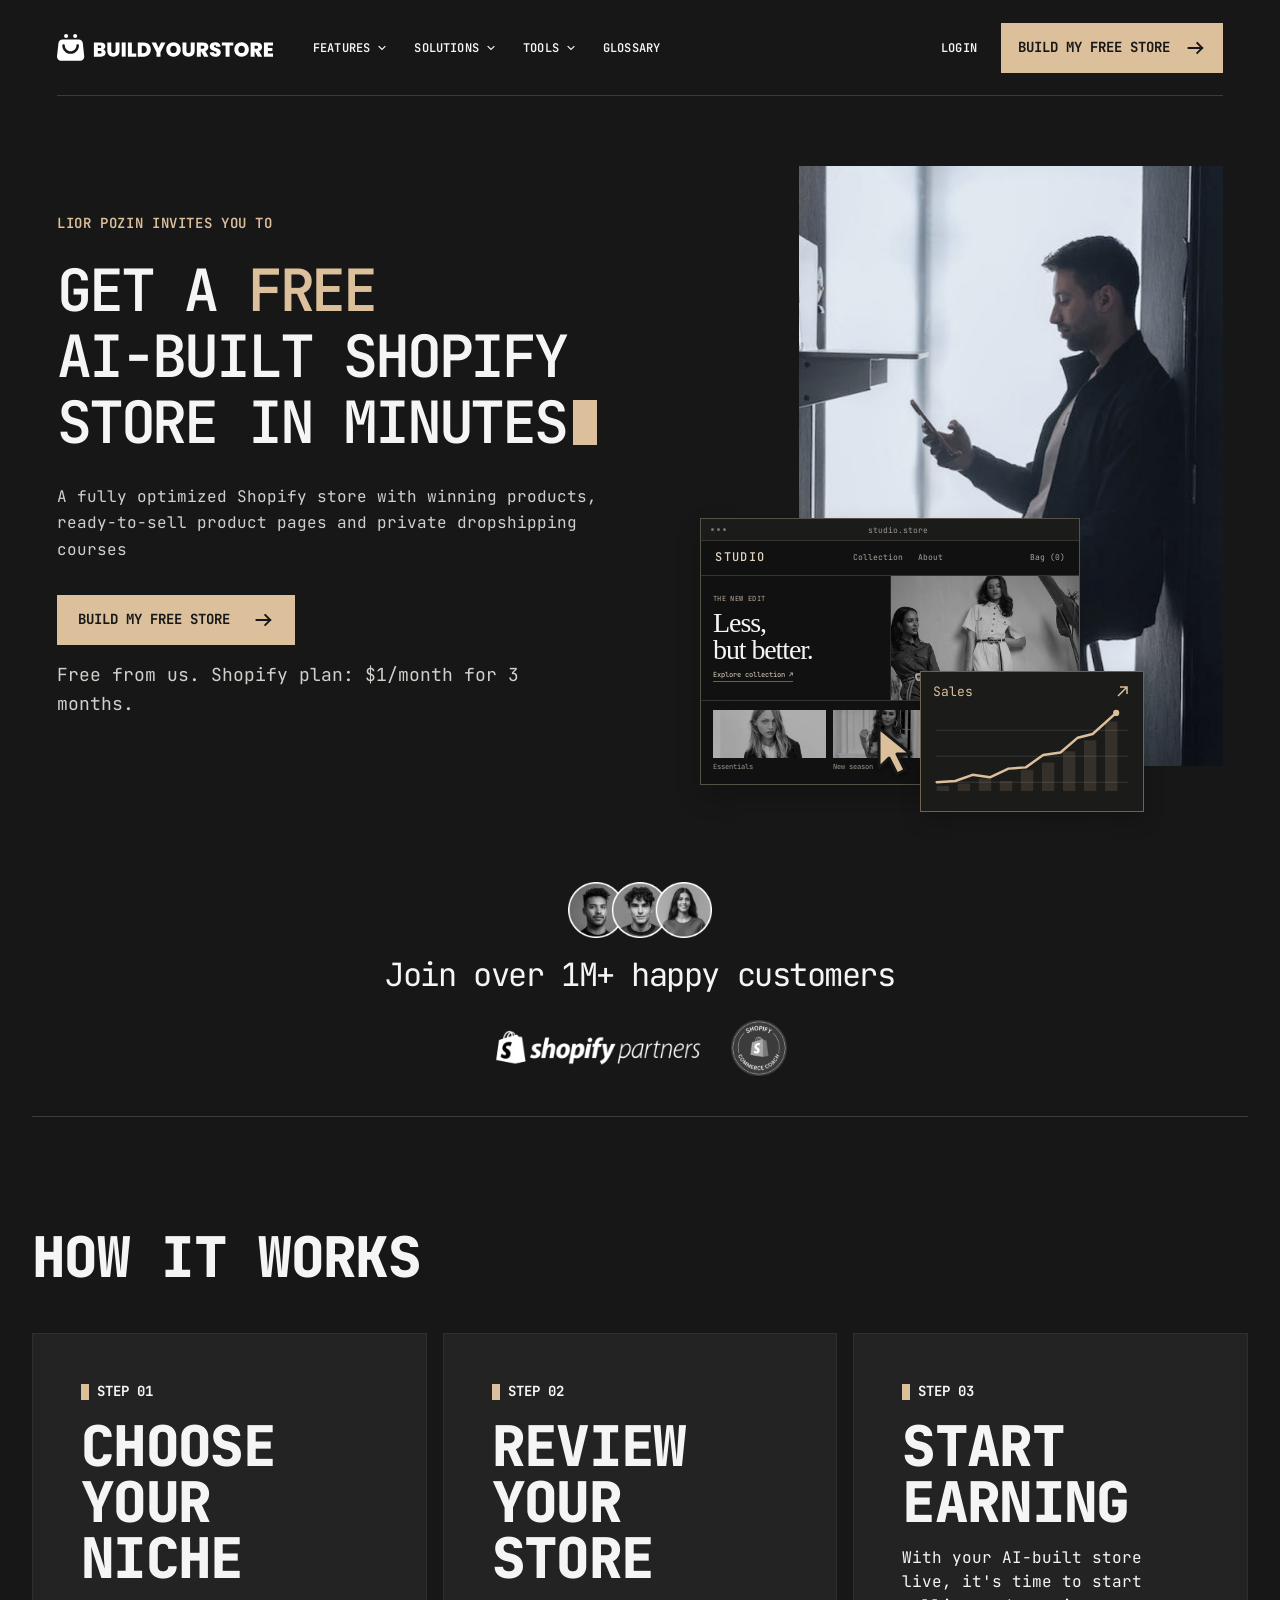
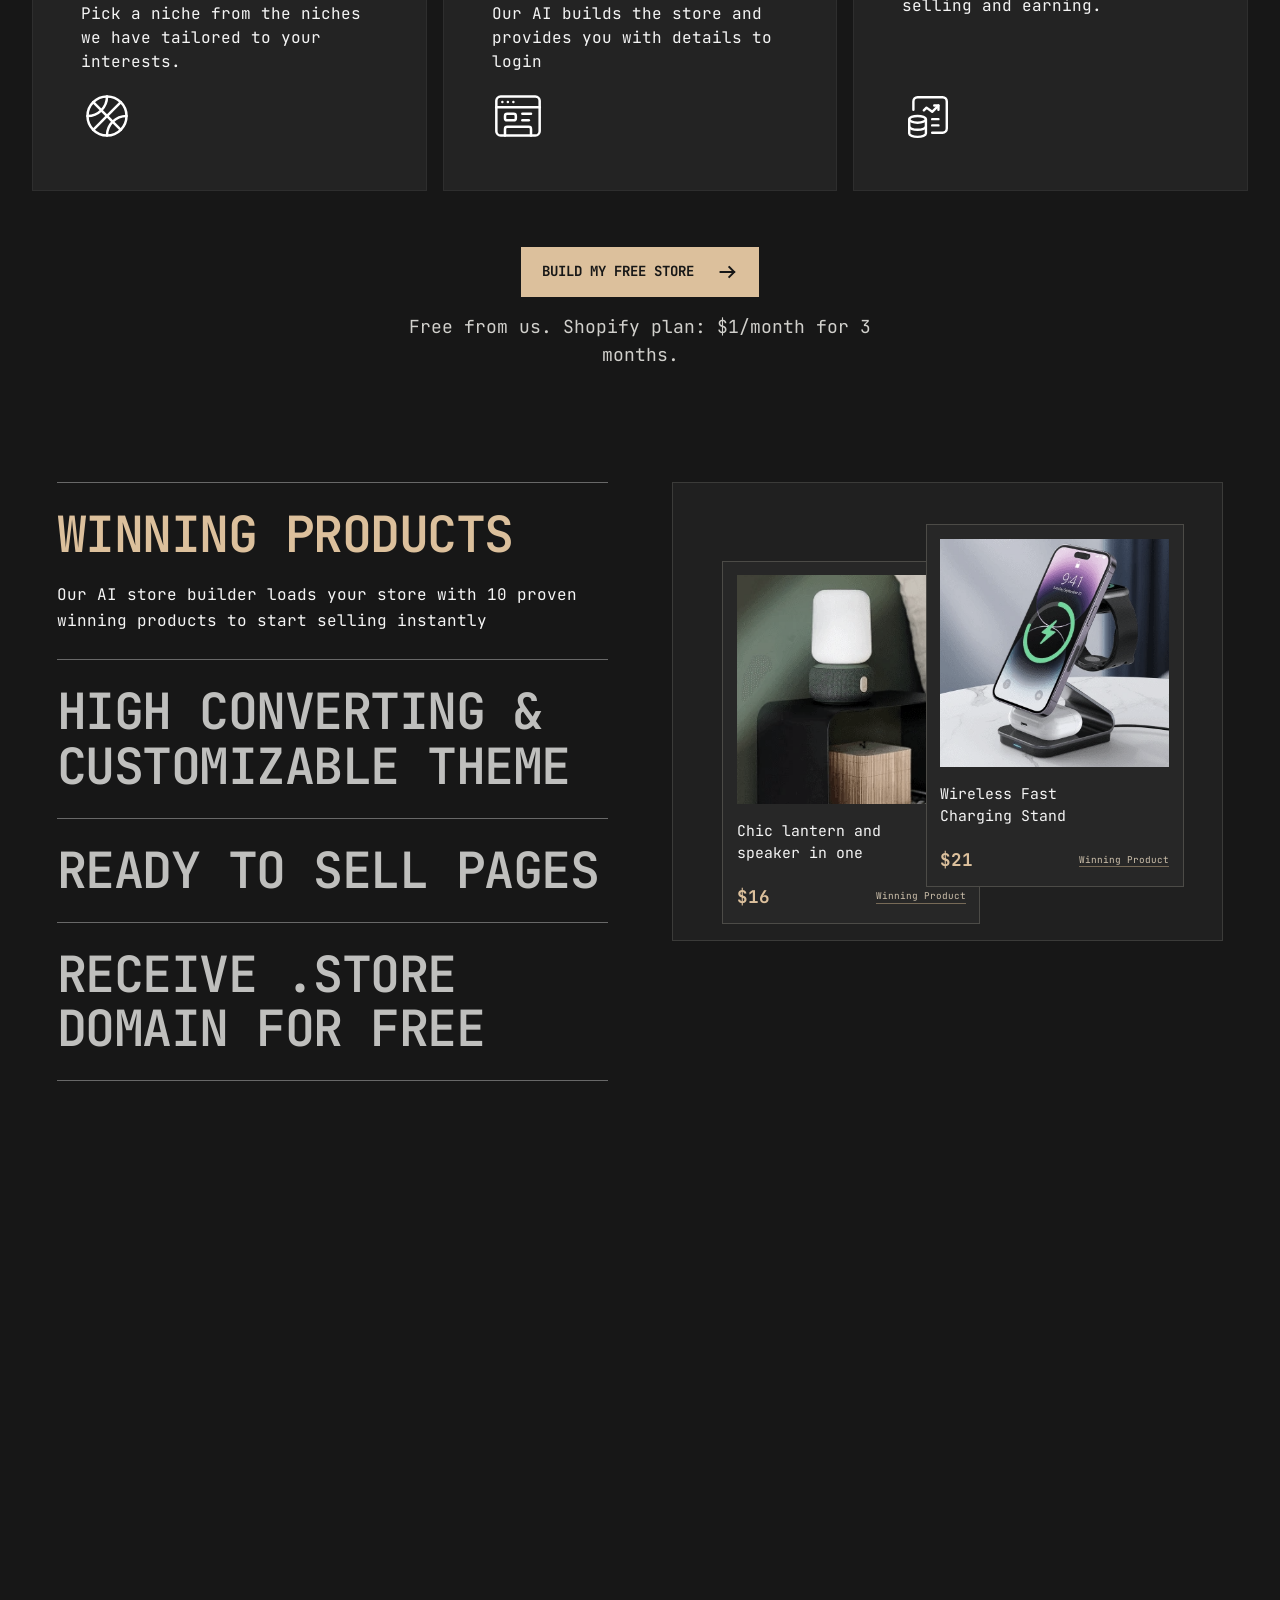
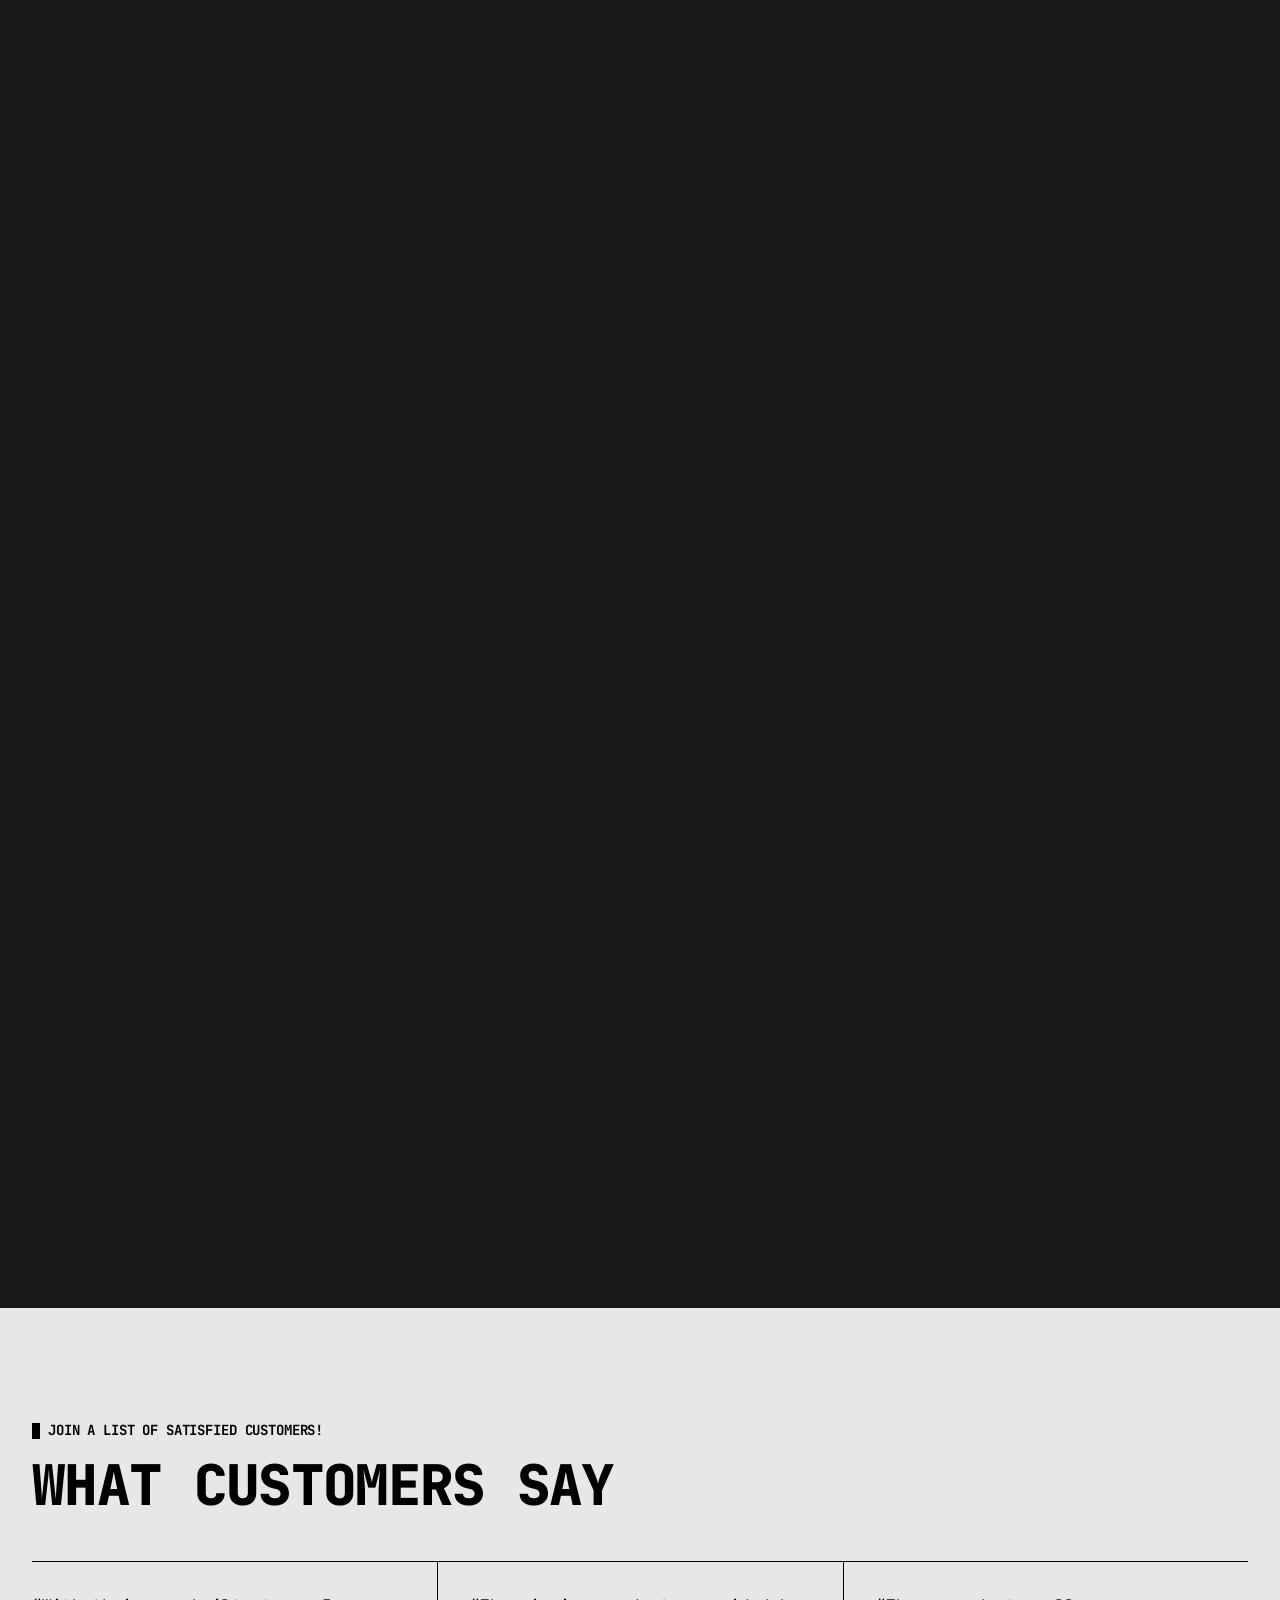
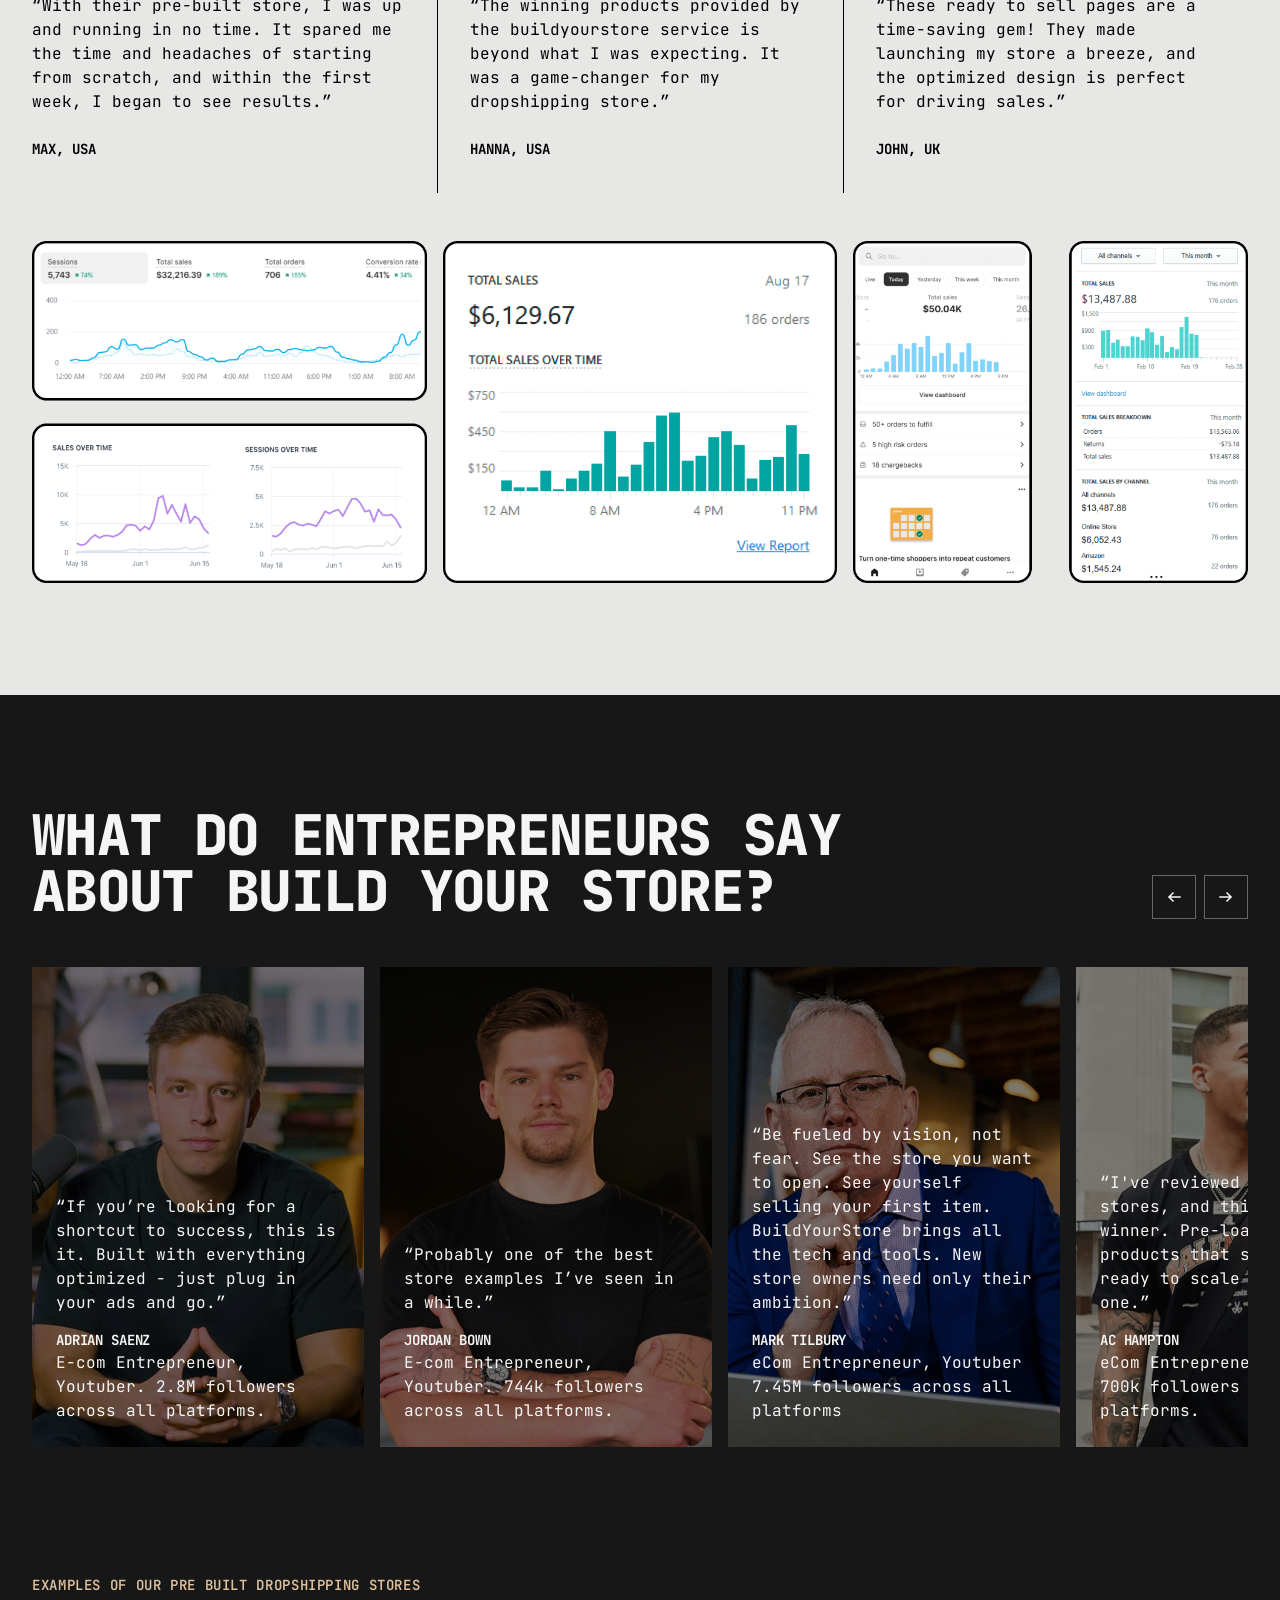
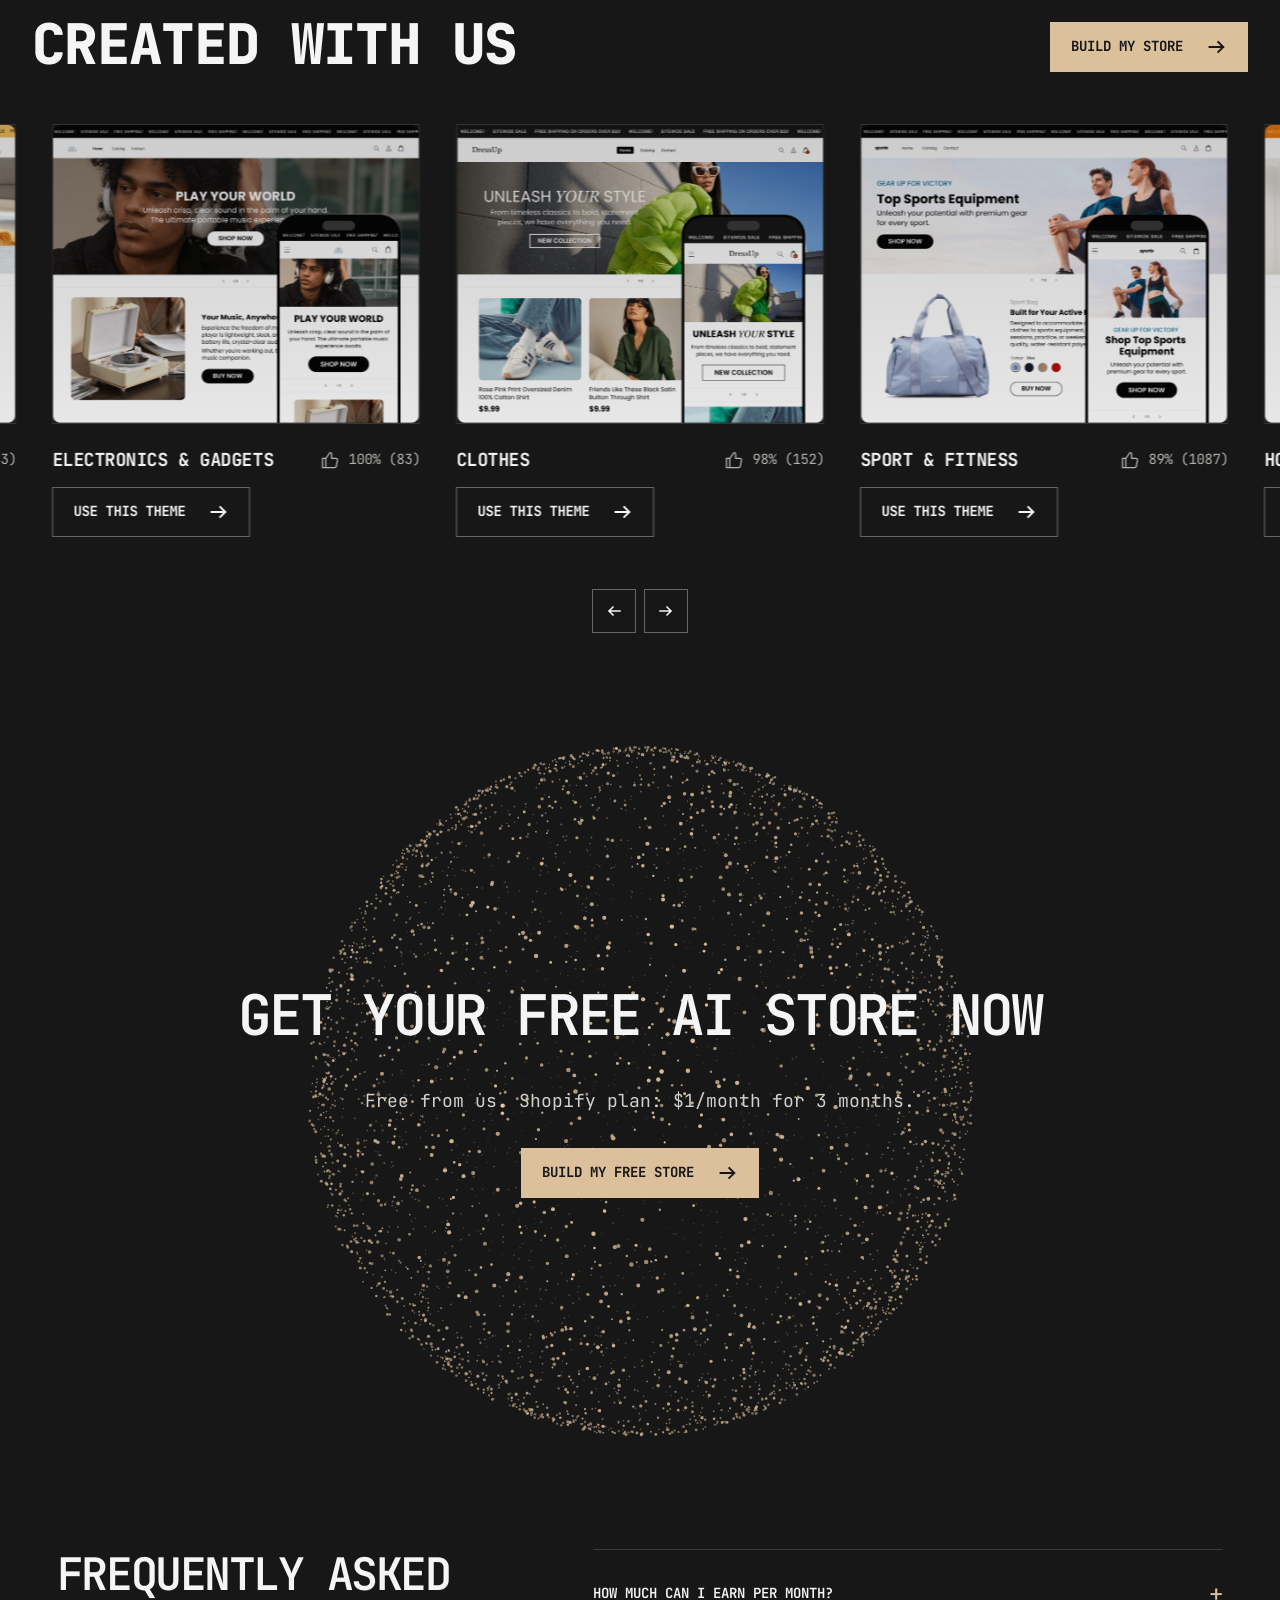
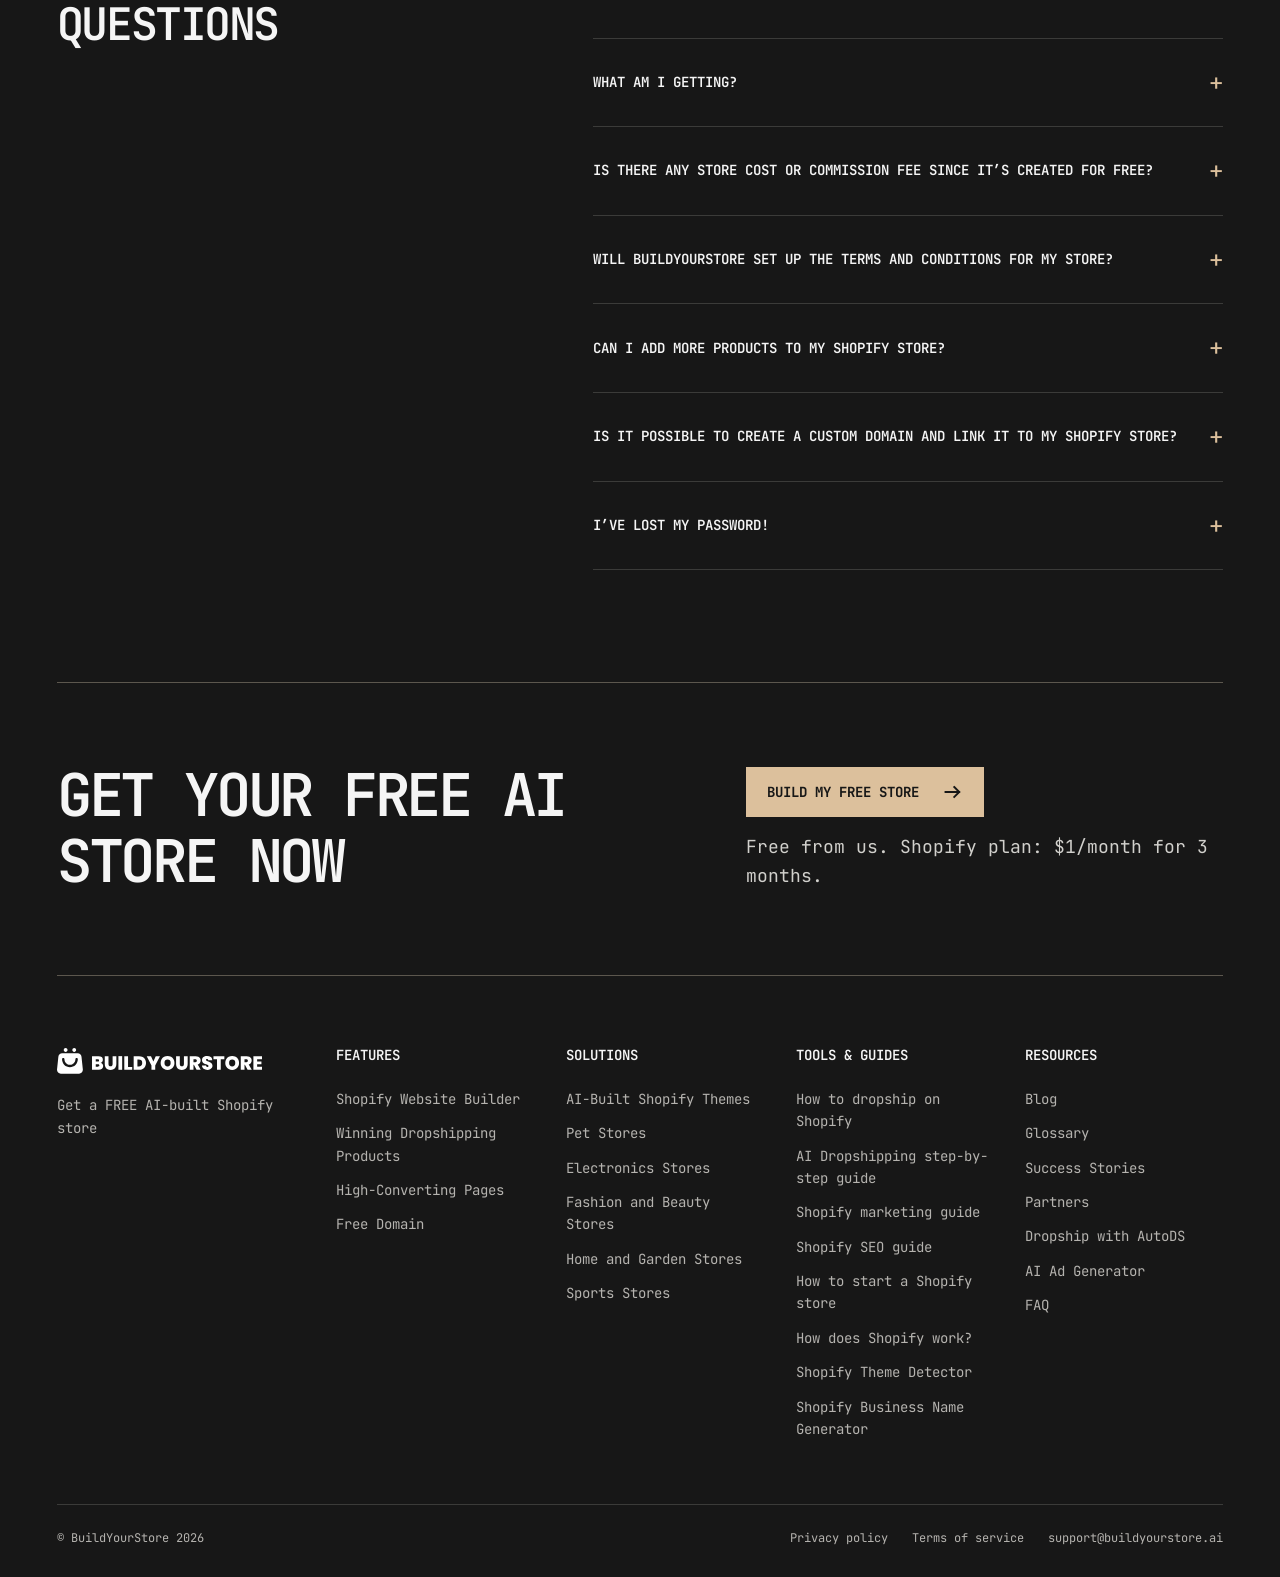
==== concept-a2.html @ a7e3f32e "Publish concepts preview Co-Authored-By: Claude Sonnet 5.5 <noreply@anthropic.com>" ====
<!doctype html>
<html lang="en"><head><meta charset="utf-8"><meta name="viewport" content="width=device-width, initial-scale=1"><meta name="color-scheme" content="dark"><title>BYS · A2 — Editorial Features</title><link rel="preconnect" href="https://fonts.googleapis.com"><link rel="preconnect" href="https://fonts.gstatic.com" crossorigin><link href="https://fonts.googleapis.com/css2?family=JetBrains+Mono:wght@400;600;700&display=swap" rel="stylesheet"><link rel="stylesheet" href="landing.css?v=a2-20261119-domain-preview"><script src="content.js?v=a2-20261119-cta4" defer></script><script src="landing.js?v=a2-20261119-domain-preview" defer></script><script src="theme-gallery.js?v=a2-20261119-gallery-cta" defer></script><script src="particle-cta.js?v=a2-20261119-pointer-repel" defer></script></head><body data-concept="a" data-feature-layout="editorial" data-hero-visual="modular-store"></body></html>
---- landing.css ----
:root {
  color-scheme: dark;
  --bg: #171717;
  --surface: #202020;
  --raised: #292929;
  --text: #f5f5f5;
  --muted: #b5b3af;
  --accent: #dcc09c;
  --line: #3b3b39;
  --font: 'JetBrains Mono', 'Courier New', monospace;
  --gutter: clamp(24px, 4.45vw, 72px);
}
* { box-sizing: border-box; }
html { scroll-behavior: smooth; scroll-padding-top: 100px; }
body { margin: 0; background: var(--bg); color: var(--text); font: 400 16px/1.65 var(--font); -webkit-font-smoothing: antialiased; }
h1,h2,h3,p,figure,blockquote { margin: 0; }
a { color: inherit; text-decoration: none; }
button,summary { -webkit-tap-highlight-color: transparent; }
button { color: inherit; font: inherit; cursor: pointer; }
img { display: block; max-width: 100%; }
button, a, summary { touch-action: manipulation; }
button:focus-visible,a:focus-visible,summary:focus-visible,[tabindex]:focus-visible { outline: 2px solid var(--accent); outline-offset: 6px; }
button:disabled { cursor: default; }
::selection { background: var(--accent); color: var(--bg); }
.wrap { width: min(100% - var(--gutter) * 2, 1360px); margin-inline: auto; }
.section { padding-block: 112px; }
h1,h2,h3 { font-weight: 600; letter-spacing: -.055em; line-height: 1.12; text-transform: uppercase; }
h2 { font-size: clamp(32px, 3.5vw, 48px); }
.eyebrow { font-size: 14px; line-height: 1.5; font-weight: 600; text-transform: uppercase; letter-spacing: .045em; color: var(--accent); }
.button { min-height: 50px; padding: 14px 20px; display: inline-flex; justify-content: center; align-items: center; gap: 24px; font-size: 14px; line-height: 1.4; font-weight: 700; text-transform: uppercase; border: 1px solid transparent; transition: background .2s, border-color .2s, color .2s; }
.button svg { width: 20px; height: 20px; flex-shrink: 0; }
.primary { color: #171717; background: var(--accent); }
.primary:hover { background: #edcfaa; }
.outline { border-color: #686863; }
.outline:hover { background: var(--text); color: var(--bg); }
.cta-block { display: flex; align-items: flex-start; flex-direction: column; gap: 16px; margin-top: 32px; }
.cta-note { max-width: 500px; font-size: 14px; line-height: 1.7; color: var(--muted); }
.centered { margin-top: 56px; align-items: center; text-align: center; }
.skip-link { position: fixed; top: 8px; left: 8px; opacity: 0; pointer-events: none; z-index: 101; background: var(--accent); color: var(--bg); padding: 12px; }
.skip-link:focus { opacity: 1; pointer-events: auto; }
/* The page chrome stays consistent across all three directions. */
.site-header { position: relative; z-index: 20; }
.header-inner { min-height: 96px; display: flex; align-items: center; gap: 32px; border-bottom: 1px solid var(--line); }
.brand { flex: 0 0 216px; }
.brand img { width: 216px; height: auto; }
.desktop-nav { display: flex; align-items: center; gap: 26px; margin-left: 8px; }
.desktop-nav > a,.nav-group summary,.login { font-size: 12px; line-height: 1.5; font-weight: 600; text-transform: uppercase; letter-spacing: .015em; }
.nav-group { position: relative; }
summary { cursor: pointer; list-style: none; }
summary::-webkit-details-marker { display: none; }
.nav-group summary { display: flex; align-items: center; gap: 6px; min-height: 44px; }
.nav-group summary svg { width: 12px; }
.nav-group[open] summary { color: var(--accent); }
.dropdown { position: absolute; top: 100%; left: -20px; width: 290px; padding: 16px; background: var(--surface); border: 1px solid var(--line); box-shadow: 0 24px 40px #0005; }
.dropdown a { display: block; padding: 10px 6px; font-size: 14px; line-height: 1.5; }
.dropdown a:hover,.desktop-nav > a:hover,.login:hover { color: var(--accent); }
.header-actions { margin-left: auto; display: flex; gap: 24px; align-items: center; }
.header-actions .button { padding-inline: 16px; gap: 16px; }
.menu-toggle { display: none; }
.mobile-navigation[hidden] { display: none; }
/* Hero — a portrait first; the storefront is a small supporting artifact. */
.hero { display: grid; grid-template-columns: 1.2fr 1fr; align-items: center; gap: 7%; padding-block: 70px 76px; }
.hero-copy { position: relative; z-index: 1; }
.hero h1 { font-size: clamp(42px, 4.55vw, 68px); margin-top: 24px; line-height: 1.13; }
.hero h1 em { font-style: normal; color: var(--accent); }
.hero-description { margin-top: 28px; max-width: 550px; color: #d1d0cc; }
.hero-art { position: relative; width: 100%; align-self: stretch; min-height: 560px; }
.portrait { width: 100%; height: 100%; position: absolute; object-fit: cover; object-position: 58% 36%; filter: grayscale(1) contrast(1.04); }
.hero-product { position: absolute; width: 46%; left: -28px; bottom: -24px; aspect-ratio: 1.28; overflow: hidden; border: 1px solid #5c5b56; background: var(--surface); }
.hero-product img { width: 100%; height: 100%; object-fit: cover; object-position: top; filter: saturate(.45); }
.trust { display: flex; align-items: center; justify-content: space-between; gap: 32px; border-block: 1px solid var(--line); padding-block: 26px; }
.trust-badges,.trust-customers { display: flex; align-items: center; gap: 28px; }
.partner { width: 210px; height: auto; filter: grayscale(1) brightness(0) invert(1); }
.coach { width: 64px; height: auto; filter: grayscale(1); }
.avatars { width: 92px; height: auto; filter: grayscale(1); }
.trust-customers p { font-size: 14px; max-width: 250px; }
/* The existing how-it-works sequence. */
.steps { display: grid; grid-template-columns: repeat(3,minmax(0,1fr)); gap: 40px; margin-top: 48px; }
.step { border-top: 1px solid var(--line); padding-top: 24px; }
.step-top { display: flex; align-items: center; justify-content: space-between; margin-bottom: 40px; }
.step-number { color: var(--accent); font-size: 14px; }
.step-top img { width: 32px; height: 32px; }
.step h3 { font-size: 26px; max-width: 300px; }
.step p { margin-top: 20px; color: var(--muted); font-size: 14px; }
/* Feature rows, shared illustration primitives, and their variant treatments. */
.features { padding-block: 0 112px; }
.feature { display: grid; grid-template-columns: minmax(0,1fr) minmax(0,1.14fr); gap: 9%; align-items: center; padding-block: 64px; border-top: 1px solid var(--line); }
.feature:last-of-type { border-bottom: 1px solid var(--line); }
.feature-copy h2 { font-size: clamp(30px, 3.2vw, 46px); }
.feature-copy p { margin-top: 24px; color: var(--muted); max-width: 480px; }
.feature-visual { position: relative; overflow: hidden; background: var(--surface); border: 1px solid var(--line); aspect-ratio: 1.2; container-type: inline-size; }
.artboard { position: absolute; inset: 0; }
.product-card { position: absolute; width: 47%; background: #272727; border: 1px solid #4c4b47; padding: 2.5%; }
.product-card > img { width: 100%; aspect-ratio: 1; object-fit: cover; filter: saturate(.4); }
.lantern { left: 9%; top: 17%; }
.lantern > img { object-position: 30% 55%; }
.charger { left: 46%; top: 9%; }
.product-info { padding-top: 7%; font-size: 2.7cqw; line-height: 1.45; }
.product-meta { display: flex; align-items: center; justify-content: space-between; margin-top: 9%; gap: 4%; }
.product-meta b { font-size: 3.2cqw; color: var(--accent); }
.product-meta span { color: #d0c3ae; border-bottom: 1px solid #776a57; font-size: 1.7cqw; white-space: nowrap; }
.storefront { position: absolute; left: 9%; top: 17%; width: 82%; border: 1px solid #5b5b54; background: #222; overflow: hidden; }
.browser-bar { display: flex; align-items: center; gap: 1.2cqw; padding: 2.2cqw; border-bottom: 1px solid #454541; background: #272727; font-size: 1.7cqw; line-height: 1.4; color: #bebbb5; }
.browser-bar i { width: .8cqw; height: .8cqw; border-radius: 50%; background: #79766f; }
.browser-bar span:first-of-type { margin: 0 auto; }
.storefront-nav { display: flex; align-items: center; gap: 4%; padding: 3% 4%; font-size: 1.55cqw; }
.storefront-nav b { margin-right: auto; font-size: 2.2cqw; font-family: Georgia,serif; font-weight: 400; }
.storefront-nav > span:last-child { margin-left: auto; }
.fashion-banner { width: 100%; height: 22cqw; object-fit: cover; filter: saturate(.5); }
.storefront-bottom { padding: 4%; font-size: 2.3cqw; }
.fashion-tiles { display: grid; grid-template-columns: 1fr 1fr; gap: 4%; margin-top: 4%; }
.fashion-tiles img { width: 100%; height: 13cqw; object-fit: cover; object-position: 50% 25%; filter: saturate(.4); }
.edit-label { position: absolute; display: flex; align-items: center; gap: 2cqw; font-size: 2.6cqw; line-height: 1.5; color: #dfd0ba; padding: 2cqw 3cqw; background: #242421; border: 1px solid #8d7c64; }
.edit-text { right: 4%; top: 11%; }
.edit-image { left: 4%; bottom: 9%; }
.desktop-store { position: absolute; top: 16%; left: 7%; width: 80%; background: #262626; border: 1px solid #5b5b54; }
.page-nav { display: flex; justify-content: space-between; align-items: center; font-size: 1.5cqw; padding: 3% 4%; }
.page-nav b { font-size: 2cqw; }
.page-body { display: grid; grid-template-columns: 1.15fr 1fr; gap: 5%; padding: 3% 4% 7%; }
.page-body > img { width: 100%; aspect-ratio: .83; object-fit: cover; filter: saturate(.4); }
.page-info { display: flex; flex-direction: column; gap: 9%; font-size: 1.7cqw; line-height: 1.5; padding-top: 2%; }
.page-info b { font-size: 2cqw; }
.page-info hr,.phone-info hr { width: 100%; border: 0; border-top: 1px solid #4d4d47; margin: 0; }
.product-buy { display: block; background: var(--accent); color: #171717; padding: 6% 2%; text-align: center; font-weight: 600; }
.mobile-store { position: absolute; width: 30%; top: 30%; right: 5%; border: 1px solid #777269; padding: 2%; background: #191919; border-radius: 2.8cqw; box-shadow: -6px 8px 20px #0003; }
.phone-camera { width: 30%; height: 1.1cqw; border-radius: 10px; background: #4b4945; margin: 0 auto 10%; }
.phone-brand { text-align: center; font-size: 1.8cqw; margin-bottom: 12%; }
.mobile-store > img { aspect-ratio: 1.15; width: 100%; object-fit: cover; filter: saturate(.4); }
.phone-info { display: flex; flex-direction: column; gap: 1.8cqw; margin-top: 10%; font-size: 1.55cqw; line-height: 1.4; }
.phone-info b { font-size: 1.65cqw; }
.domain-photo { position: absolute; right: 8%; top: 12%; width: 58%; height: 77%; overflow: hidden; }
.domain-photo img { width: 100%; height: 100%; object-fit: cover; filter: saturate(.3); }
.domain-window { position: absolute; top: 24%; left: 7%; width: 68%; background: #282827; border: 1px solid #626059; box-shadow: 8px 10px 30px #0003; }
.domain-address { padding: 6% 5%; font-size: 3.3cqw; line-height: 1.5; border-bottom: 1px solid var(--line); white-space: nowrap; }
.domain-address span { color: var(--accent); }
.domain-content { display: flex; align-items: center; justify-content: space-around; gap: 4%; padding: 6%; }
.domain-content img { width: 32%; height: 19cqw; object-fit: contain; filter: saturate(.35); background: #fff; }
.domain-content div { display: grid; }
.domain-content div > span { font-size: 5.5cqw; letter-spacing: -.05em; color: var(--accent); line-height: 1.2; }
.domain-content small { font-size: 1.8cqw; margin-top: 5%; }
/* The remaining landing content uses the same visual language. */
.section-heading { margin-bottom: 48px; }
.section-heading .eyebrow { margin-bottom: 20px; }
.customers { background: #20201f; border-block: 1px solid var(--line); }
.customer-quotes { display: grid; grid-template-columns: repeat(3,minmax(0,1fr)); }
.customer-quotes figure { border-top: 1px solid #5c5a54; padding: 28px 32px 0 0; }
.customer-quotes figure + figure { border-left: 1px solid var(--line); padding-left: 32px; }
.customer-quotes blockquote { font-size: 14px; }
.customer-quotes figcaption { margin-top: 28px; text-transform: uppercase; color: var(--accent); font-size: 14px; }
.customer-shots { display: grid; grid-template-columns: repeat(3,minmax(0,1fr)); gap: 24px; margin-top: 48px; }
.customer-shots img { width: 100%; filter: grayscale(1); }
.heading-with-controls { display: flex; justify-content: space-between; gap: 40px; align-items: end; }
.heading-with-controls h2 { max-width: 960px; }
.slider-controls { display: flex; gap: 8px; flex-shrink: 0; }
.slider-controls button { width: 44px; height: 44px; display: grid; place-items: center; background: transparent; border: 1px solid #686660; }
.slider-controls button:first-child svg { transform: rotate(180deg); }
.slider-controls button:hover { background: var(--accent); color: var(--bg); }
.slider { display: flex; gap: 24px; overflow-x: auto; scroll-snap-type: x mandatory; scrollbar-width: thin; scrollbar-color: #5d554b transparent; padding-bottom: 16px; }
.slider > article { flex-shrink: 0; scroll-snap-align: start; }
.expert-card { width: calc((100% - 48px) / 3); border: 1px solid var(--line); background: var(--surface); }
.expert-card > img { width: 100%; height: 280px; object-fit: cover; object-position: 50% 23%; filter: grayscale(1); }
.expert-quote { padding: 28px; }
.expert-quote > p { font-size: 14px; }
.expert-quote h3 { font-size: 16px; letter-spacing: -.02em; color: var(--accent); margin-top: 24px; }
.expert-quote .expert-role { color: var(--muted); margin-top: 8px; }
.created { padding-top: 0; }
.store-example { width: calc((100% - 48px) / 3); }
.store-example > img { width: 100%; aspect-ratio: 1.25; object-fit: cover; object-position: top; filter: saturate(.35); }
.store-meta { margin-block: 24px; display: flex; justify-content: space-between; gap: 12px; align-items: center; }
.store-meta h3 { font-size: 16px; letter-spacing: -.025em; }
.store-meta > span { font-size: 14px; white-space: nowrap; color: var(--muted); }
.faq { display: grid; grid-template-columns: 1fr 1.5fr; gap: 10%; padding-top: 0; }
.faq-list details { border-top: 1px solid var(--line); }
.faq-list details:last-child { border-bottom: 1px solid var(--line); }
.faq-list summary { display: flex; gap: 24px; justify-content: space-between; align-items: center; padding-block: 24px; font-size: 14px; font-weight: 600; text-transform: uppercase; }
.faq-list summary > span { font-size: 24px; font-weight: 400; color: var(--accent); flex-shrink: 0; }
.faq-list details[open] summary > span { transform: rotate(45deg); }
.faq-answer { padding: 0 36px 24px 0; color: var(--muted); font-size: 14px; overflow-wrap: anywhere; }
.faq-answer a { text-decoration: underline; text-underline-offset: 4px; }
.final { display: grid; grid-template-columns: 1.2fr 1fr; align-items: center; gap: 10%; padding-block: 80px; border-block: 1px solid #5c574e; }
.final h2 { font-size: clamp(40px, 4.6vw, 68px); }
.final .cta-block { margin: 0; }
.site-footer { padding-block: 72px 28px; }
.footer-grid { display: grid; grid-template-columns: 1.25fr repeat(4,minmax(0,1fr)); gap: 32px; }
.footer-brand img { width: 205px; }
.footer-brand p { font-size: 14px; margin-top: 20px; color: var(--muted); }
.footer-grid h3 { font-size: 14px; letter-spacing: 0; margin-bottom: 24px; }
.footer-grid ul { list-style: none; margin: 0; padding: 0; display: grid; gap: 12px; font-size: 14px; line-height: 1.6; color: var(--muted); }
.site-footer a:hover { color: var(--accent); }
.legal { margin-top: 64px; padding-top: 24px; border-top: 1px solid var(--line); font-size: 12px; color: var(--muted); display: flex; justify-content: space-between; gap: 24px; }
.legal > div { display: flex; gap: 24px; flex-wrap: wrap; }
/* B — Premium product showcase. Offset photographic hero, spacious product stages. */
[data-concept="b"] .hero { grid-template-columns: 1.1fr 1fr; gap: 9%; padding-block: 82px 100px; }
[data-concept="b"] .hero h1 { font-size: clamp(44px,4.25vw,64px); }
[data-concept="b"] .hero-art { min-height: 570px; }
[data-concept="b"] .portrait { width: 88%; right: 0; height: 94%; }
[data-concept="b"] .hero-product { left: -20px; width: 65%; bottom: -5px; aspect-ratio: 1.34; box-shadow: 12px 16px 35px #0005; }
[data-concept="b"] .feature { gap: 7%; grid-template-columns: 1fr 1.6fr; padding-block: 80px; }
[data-concept="b"] .feature:nth-child(even) { grid-template-columns: 1.6fr 1fr; }
[data-concept="b"] .feature:nth-child(even) .feature-copy { grid-column: 2; grid-row: 1; }
[data-concept="b"] .feature:nth-child(even) .feature-visual { grid-column: 1; grid-row: 1; }
[data-concept="b"] .feature-visual { aspect-ratio: 1.15; background: #222221; border-color: #373733; }
[data-concept="b"] .feature-copy h2 { font-size: clamp(32px,3.3vw,48px); }
[data-concept="b"] .product-card { width: 45%; padding: 2%; box-shadow: 10px 14px 30px #0003; }
[data-concept="b"] .lantern { left: 10%; top: 25%; transform: rotate(-5deg); }
[data-concept="b"] .charger { left: 47%; top: 10%; transform: rotate(5deg); }
[data-concept="b"] .storefront { width: 86%; left: 7%; top: 14%; }
[data-concept="b"] .edit-text { top: 9%; }
[data-concept="b"] .domain-window { top: 34%; left: 7%; }
[data-concept="b"] .domain-photo { right: 7%; top: 7%; width: 58%; height: 85%; }
[data-concept="b"] .steps { gap: 16px; }
[data-concept="b"] .step { padding: 32px; background: var(--surface); border: 1px solid var(--line); }
/* C — Bold brutalist. The headline and portrait become a single graphic grid. */
[data-concept="c"] .hero { position: relative; display: block; padding-block: 54px 60px; min-height: 880px; }
[data-concept="c"] .hero-copy { position: relative; z-index: 2; pointer-events: none; }
[data-concept="c"] .hero-copy a { pointer-events: auto; }
[data-concept="c"] .hero h1 { max-width: 75%; font-size: clamp(70px,7.1vw,108px); line-height: 1.02; letter-spacing: -.07em; margin-top: 30px; }
[data-concept="c"] .hero h1 em { background: var(--accent); color: var(--bg); padding-inline: .06em; }
[data-concept="c"] .hero-description { max-width: 47%; margin-top: 36px; }
[data-concept="c"] .hero-art { position: absolute; right: 0; top: 155px; width: 36%; height: 660px; min-height: 0; }
[data-concept="c"] .portrait { object-position: 65% 40%; }
[data-concept="c"] .hero-product { width: 55%; left: -45px; bottom: 24px; }
[data-concept="c"] .feature { grid-template-columns: 1fr 1fr; gap: 0; align-items: stretch; padding: 0; }
[data-concept="c"] .feature-copy { padding: 56px 10% 56px 0; display: flex; flex-direction: column; justify-content: space-between; }
[data-concept="c"] .feature-copy h2 { font-size: clamp(42px,4.6vw,68px); line-height: 1.05; }
[data-concept="c"] .feature-copy p { margin-top: 48px; }
[data-concept="c"] .feature-visual { border: 0; border-left: 1px solid var(--line); background: transparent; aspect-ratio: 1; }
[data-concept="c"] .feature-2 .feature-copy,[data-concept="c"] .feature-4 .feature-copy { grid-column: 2; grid-row: 1; padding-left: 10%; padding-right: 0; }
[data-concept="c"] .feature-2 .feature-visual,[data-concept="c"] .feature-4 .feature-visual { grid-column: 1; grid-row: 1; border-left: 0; border-right: 1px solid var(--line); }
[data-concept="c"] .product-card { width: 56%; }
[data-concept="c"] .lantern { top: 22%; left: -8%; }
[data-concept="c"] .charger { top: 8%; left: 50%; }
[data-concept="c"] .storefront { width: 99%; left: -8%; top: 17%; }
[data-concept="c"] .edit-image { left: 15%; bottom: 12%; }
[data-concept="c"] .desktop-store { width: 94%; left: 10%; }
[data-concept="c"] .mobile-store { right: 5%; top: 42%; }
[data-concept="c"] .domain-photo { right: -4%; width: 74%; height: 90%; top: 5%; }
[data-concept="c"] .domain-window { left: 4%; width: 78%; top: 32%; }
[data-concept="c"] .final { display: block; }
[data-concept="c"] .final h2 { max-width: 1000px; font-size: clamp(56px,7vw,100px); }
[data-concept="c"] .final .cta-block { margin-top: 40px; }
@media (min-width:1600px) { [data-concept="c"] .hero { min-height: 930px; } }
@media (max-width:1200px) {
  .header-inner { gap: 24px; }
  .brand { flex-basis: 190px; }
  .desktop-nav { gap: 18px; margin: 0; }
  .header-actions { gap: 18px; }
  .header-actions .button { font-size: 12px; padding-inline: 12px; gap: 12px; }
  .hero { gap: 7%; }
  .hero-art { min-height: 570px; }
  .expert-card { width: calc((100% - 24px)/2); }
  .footer-grid { grid-template-columns: repeat(4,minmax(0,1fr)); }
  .footer-brand { grid-column: 1/-1; max-width: 330px; margin-bottom: 12px; }
}
@media (max-width:1000px) {
  .desktop-nav,.header-actions .login { display: none; }
  .header-actions .button { font-size: 12px; }
  .menu-toggle { display: flex; flex-direction: column; justify-content: center; gap: 6px; width: 44px; height: 44px; padding: 10px; background: transparent; border: 1px solid var(--line); }
  .menu-toggle span { display: block; width: 22px; height: 1px; background: var(--text); transition: transform .2s; }
  .menu-toggle[aria-expanded="true"] span:first-child { transform: translateY(3.5px) rotate(45deg); }
  .menu-toggle[aria-expanded="true"] span:last-child { transform: translateY(-3.5px) rotate(-45deg); }
  .mobile-navigation { width: min(100% - var(--gutter)*2,1360px); margin: 0 auto; padding: 16px 0 24px; border-bottom: 1px solid var(--line); }
  .mobile-navigation > a { display: flex; min-height: 48px; align-items: center; font-size: 14px; }
  .mobile-navigation .nav-group { border-bottom: 1px solid var(--line); }
  .mobile-navigation .nav-group summary { min-height: 52px; font-size: 14px; justify-content: space-between; }
  .mobile-navigation .dropdown { position: static; width: 100%; box-shadow: none; padding: 8px 16px; margin-bottom: 12px; }
  .section { padding-block: 80px; }
  .hero,.hero[data-concept], [data-concept="b"] .hero { gap: 5%; padding-block: 50px 70px; }
  .hero h1,[data-concept="b"] .hero h1 { font-size: clamp(36px,5.2vw,50px); }
  .hero-art,[data-concept="b"] .hero-art { min-height: 555px; }
  .hero-description { font-size: 14px; }
  .hero-product { left: -15px; width: 60%; }
  [data-concept="b"] .hero-product { left: -10px; width: 80%; }
  .trust-customers { gap: 16px; }
  .trust-customers p { max-width: 170px; }
  .trust-badges { gap: 16px; }
  .partner { width: 150px; }
  .coach { width: 50px; }
  .avatars { width: 75px; }
  .steps { gap: 24px; margin-top: 32px; }
  .step h3 { font-size: 23px; }
  .step-top { margin-bottom: 28px; }
  [data-concept="b"] .step { padding: 24px; }
  .feature,[data-concept="b"] .feature,[data-concept="b"] .feature:nth-child(even) { gap: 6%; grid-template-columns: 1fr 1.1fr; padding-block: 48px; }
  .feature-copy h2,[data-concept="b"] .feature-copy h2 { font-size: 30px; }
  .feature-copy p { font-size: 14px; margin-top: 20px; }
  .feature-visual,[data-concept="b"] .feature-visual { aspect-ratio: .95; }
  .features { padding-bottom: 80px; }
  .customer-quotes figure { padding-right: 20px; }
  .customer-quotes figure + figure { padding-left: 20px; }
  .customer-shots { gap: 16px; }
  .expert-quote { padding: 24px; }
  .store-example { width: calc((100% - 24px)/2); }
  .store-meta { align-items: start; flex-direction: column; }
  .faq { grid-template-columns: 1fr; gap: 40px; padding-top: 0; }
  .final { grid-template-columns: 1fr 1fr; gap: 8%; padding-block: 64px; }
  .final h2 { font-size: 40px; }
  .footer-grid { gap: 32px 24px; grid-template-columns: repeat(2,minmax(0,1fr)); }
  .legal { flex-direction: column; }
  [data-concept="c"] .hero { min-height: 800px; }
  [data-concept="c"] .hero h1 { font-size: clamp(56px,7.8vw,78px); max-width: 76%; }
  [data-concept="c"] .hero-art { width: 36%; height: 580px; top: 150px; }
  [data-concept="c"] .hero-description { max-width: 52%; }
  [data-concept="c"] .feature { padding: 0; gap: 0; grid-template-columns: 1fr 1fr; }
  [data-concept="c"] .feature-copy { padding-block: 40px; }
  [data-concept="c"] .feature-copy h2 { font-size: 36px; }
  [data-concept="c"] .feature-visual { aspect-ratio: .8; }
}
@media (max-width:700px) {
  :root { --gutter: 24px; }
  .header-inner { min-height: 80px; gap: 12px; }
  .brand { flex: 0 1 216px; }
  .brand img { width: 100%; max-width: 216px; }
  .header-actions { display: none; }
  .menu-toggle { margin-left: auto; flex-shrink: 0; }
  .hero,[data-concept="b"] .hero { display: flex; flex-direction: column; align-items: stretch; gap: 40px; padding-block: 40px 60px; }
  .eyebrow { font-size: 12px; }
  .hero h1,[data-concept="b"] .hero h1 { font-size: clamp(36px,9.2vw,54px); line-height: 1.13; margin-top: 20px; letter-spacing: -.06em; }
  .hero-description { font-size: 14px; margin-top: 24px; }
  .hero .cta-block { margin-top: 28px; gap: 14px; }
  .hero .button { width: 100%; }
  .hero .cta-note { font-size: 12px; max-width: 320px; }
  .hero-art,[data-concept="b"] .hero-art { min-height: 0; height: auto; aspect-ratio: .88; width: calc(100% - 20px); margin-left: 20px; margin-bottom: 12px; }
  .portrait { object-position: 58% 35%; }
  .hero-product { width: 47%; left: -20px; bottom: -16px; }
  [data-concept="b"] .hero-art { width: calc(100% - 16px); margin-left: 16px; aspect-ratio: .78; }
  [data-concept="b"] .portrait { width: 88%; height: 92%; }
  [data-concept="b"] .hero-product { width: 64%; bottom: -4px; left: -16px; }
  .trust { flex-direction: column; align-items: stretch; gap: 24px; padding-block: 24px; }
  .trust-badges { justify-content: space-between; gap: 24px; }
  .partner { width: 184px; }
  .coach { width: 50px; }
  .trust-customers { padding-top: 24px; border-top: 1px solid var(--line); justify-content: space-between; }
  .trust-customers p { max-width: 190px; font-size: 12px; }
  .avatars { width: 82px; }
  .section { padding-block: 64px; }
  h2 { font-size: 32px; }
  .steps { grid-template-columns: 1fr; gap: 32px; }
  .step { padding-top: 20px; }
  .step-top { margin-bottom: 20px; }
  .step h3 { font-size: 28px; max-width: none; }
  .step p { margin-top: 16px; max-width: 400px; }
  [data-concept="b"] .step { padding: 24px; }
  .centered { margin-top: 36px; }
  .centered .button { width: 100%; }
  .cta-note { font-size: 12px; }
  .feature,[data-concept="b"] .feature,[data-concept="b"] .feature:nth-child(even) { display: flex; flex-direction: column; align-items: stretch; gap: 32px; padding-block: 40px; }
  .feature-copy h2,[data-concept="b"] .feature-copy h2 { font-size: 32px; max-width: 470px; }
  .feature-copy p { margin-top: 20px; }
  .feature-visual,[data-concept="b"] .feature-visual { width: 100%; aspect-ratio: 1.04; }
  .features { padding-block: 0 64px; }
  .section-heading { margin-bottom: 32px; }
  .customer-quotes { grid-template-columns: 1fr; gap: 28px; }
  .customer-quotes figure,.customer-quotes figure + figure { border-left: 0; padding: 24px 0 0; }
  .customer-quotes figcaption { margin-top: 20px; }
  .customer-shots { grid-template-columns: 1fr; margin-top: 32px; gap: 16px; }
  .heading-with-controls { display: block; }
  .slider-controls { margin-top: 24px; }
  .expert-card { width: 90%; }
  .expert-card > img { height: 260px; }
  .expert-quote { padding: 24px; }
  .created { padding-top: 0; }
  .store-example { width: 92%; }
  .store-meta { flex-direction: row; align-items: center; gap: 8px; }
  .store-meta h3 { font-size: 14px; }
  .store-meta > span { font-size: 12px; }
  .faq { padding-top: 0; gap: 32px; }
  .faq-list summary { font-size: 13px; gap: 16px; }
  .faq-answer { padding-right: 0; }
  .final { display: block; padding-block: 48px; }
  .final h2 { font-size: 40px; }
  .final .cta-block { margin-top: 28px; }
  .final .button { width: 100%; }
  .site-footer { padding-top: 48px; }
  .footer-grid { gap: 40px 24px; }
  .footer-grid ul { font-size: 12px; }
  .footer-grid h3 { font-size: 12px; margin-bottom: 20px; }
  .legal { margin-top: 40px; font-size: 12px; gap: 20px; }
  .legal > div { gap: 12px 24px; }
  [data-concept="c"] .hero { display: flex; min-height: 0; gap: 36px; padding-block: 40px 56px; }
  [data-concept="c"] .hero-copy { pointer-events: auto; }
  [data-concept="c"] .hero h1 { max-width: none; font-size: clamp(42px,10.8vw,70px); line-height: 1.06; margin-top: 24px; }
  [data-concept="c"] .hero-description { max-width: none; margin-top: 24px; }
  [data-concept="c"] .hero-art { position: relative; top: auto; right: auto; width: 85%; height: auto; aspect-ratio: .7; margin: 0 0 16px auto; }
  [data-concept="c"] .hero-product { width: 60%; left: -17.5%; bottom: 20px; }
  [data-concept="c"] .feature { display: flex; gap: 0; padding: 0; }
  [data-concept="c"] .feature-copy,[data-concept="c"] .feature-2 .feature-copy,[data-concept="c"] .feature-4 .feature-copy { padding: 36px 0 32px; }
  [data-concept="c"] .feature-copy h2 { font-size: 38px; }
  [data-concept="c"] .feature-copy p { margin-top: 24px; }
  [data-concept="c"] .feature-visual,[data-concept="c"] .feature-2 .feature-visual,[data-concept="c"] .feature-4 .feature-visual { border: 1px solid var(--line); border-bottom: 0; aspect-ratio: 1; }
  [data-concept="c"] .feature:last-of-type { padding-bottom: 36px; }
  [data-concept="c"] .feature:last-of-type .feature-visual { border-bottom: 1px solid var(--line); }
  [data-concept="c"] .final h2 { font-size: 46px; }
}
@media (prefers-reduced-motion: reduce) { html { scroll-behavior: auto; } *,*::before,*::after { transition: none !important; animation: none !important; } }
/* Squarespace-inspired pacing in B, expressed in the Lior palette and type. */
[data-concept="b"] .trust { flex-direction: column-reverse; gap: 36px; padding-block: 64px; }
[data-concept="b"] .trust-customers { flex-direction: column; gap: 24px; text-align: center; }
[data-concept="b"] .trust-customers p { max-width: 720px; font-size: clamp(24px,3vw,40px); letter-spacing: -.045em; line-height: 1.3; }
[data-concept="b"] .avatars { width: 116px; }
[data-concept="b"] .trust-badges { gap: 36px; }
[data-concept="b"] .created { padding-block: 64px 112px; border-top: 1px solid var(--line); }
[data-concept="b"] .created .section-heading { display: block; text-align: center; max-width: 850px; margin: 0 auto 64px; }
[data-concept="b"] .created h2 { font-size: clamp(48px,5.6vw,80px); }
[data-concept="b"] .created .slider-controls { justify-content: center; margin-top: 28px; }
[data-concept="b"] .stores-slider { gap: 40px; align-items: start; padding: 24px 16px 40px; perspective: 1800px; }
[data-concept="b"] .store-example { width: 44%; }
[data-concept="b"] .store-example > img { border: 1px solid #55534d; filter: saturate(.55); box-shadow: 0 24px 32px #0005; }
[data-concept="b"] .store-example:nth-child(odd) > img { transform: rotate(-3deg); }
[data-concept="b"] .store-example:nth-child(even) { padding-top: 64px; }
[data-concept="b"] .store-example:nth-child(even) > img { transform: rotate(3deg); }
[data-concept="b"] .store-meta { margin-top: 32px; }
[data-concept="b"] .final { display: flex; flex-direction: column; gap: 0; text-align: center; padding-block: 128px; }
[data-concept="b"] .final h2 { font-size: clamp(48px,6.2vw,88px); max-width: 1000px; }
[data-concept="b"] .final .cta-block { align-items: center; margin-top: 48px; }
/* Keep C's headline fully legible beside the portrait at every desktop width. */
@media(min-width:701px) {
  [data-concept="c"] .hero h1 { max-width: 64%; font-size: clamp(56px,6.9vw,104px); }
  [data-concept="c"] .hero-art { width: 31%; }
  [data-concept="c"] .hero-product { left: -30px; }
}
@media(max-width:1000px) and (min-width:701px) {
  [data-concept="c"] .hero { min-height: 820px; }
  [data-concept="c"] .hero h1 { font-size: 7.1vw; }
  [data-concept="c"] .hero-art { top: 180px; height: 560px; }
  [data-concept="c"] .hero .cta-note { max-width: 52%; }
}
@media(max-width:700px) {
  [data-concept="b"] .trust { padding-block: 40px; gap: 32px; }
  [data-concept="b"] .trust-customers { border-top: 0; padding-top: 0; gap: 24px; }
  [data-concept="b"] .trust-customers p { font-size: 28px; max-width: 320px; }
  [data-concept="b"] .trust-badges { width: 100%; justify-content: space-around; gap: 24px; }
  [data-concept="b"] .created { padding-block: 48px 64px; }
  [data-concept="b"] .created .section-heading { margin-bottom: 32px; }
  [data-concept="b"] .created h2 { font-size: 42px; }
  [data-concept="b"] .stores-slider { padding: 12px 8px 28px; gap: 24px; }
  [data-concept="b"] .store-example { width: 92%; }
  [data-concept="b"] .store-example:nth-child(even) { padding-top: 0; }
  [data-concept="b"] .store-example:nth-child(n) > img { transform: none; }
  [data-concept="b"] .final { padding-block: 72px; }
  [data-concept="b"] .final h2 { font-size: 44px; }
  [data-concept="b"] .final .cta-block { margin-top: 32px; align-self: stretch; }
}

/* A desktop hero: restore the portrait and complete product composition
   selected in the user's A2 screenshot. B and C retain their existing treatment. */
@media (min-width: 1100px) {
  [data-concept="a"] .hero-art { min-height: 600px; }
  [data-concept="a"] .hero-art .portrait {
    right: 0;
    width: 86%;
    max-width: 480px;
    height: 600px;
    object-position: 60% 30%;
    filter: none;
  }
  [data-concept="a"] .hero-product {
    left: 0;
    bottom: 40px;
    width: 320px;
    aspect-ratio: auto;
    padding: 16px;
    background: var(--bg);
    border-color: #686868;
  }
  [data-concept="a"] .hero-product img {
    width: 100%;
    height: auto;
    object-fit: contain;
    filter: none;
  }
}

/* Keep the cursor attached to MINUTES; opacity preserves its layout space. */
[data-concept="a"] .headline-ending { white-space: nowrap; }
.hero-cursor { display: none; }
@media (min-width: 1100px) {
  [data-concept="a"] .hero-cursor {
    display: inline-block;
    width: .42em;
    height: .78em;
    margin-left: .12em;
    vertical-align: -.04em;
    background: var(--accent);
    animation: hero-cursor-blink 1.1s steps(1) infinite;
  }
}
@keyframes hero-cursor-blink { 50% { opacity: 0; } }

/* A2: the selected editorial feature list, paired with the neutral product art. */
[data-feature-layout="editorial"] .editorial-feature-grid {
  position: relative;
}
[data-feature-layout="editorial"] .editorial-feature-stage {
  display: grid;
  grid-template-columns: minmax(0, 1fr) minmax(0, 1fr);
  gap: 64px;
  align-items: start;
}
@media (min-width: 1100px) {
  [data-feature-layout="editorial"] .editorial-feature-stage {
    position: sticky;
    top: 48px;
  }
}
[data-feature-layout="editorial"] .feature-index-item {
  border-top: 1px solid #686868;
  padding: 24px 0;
}
[data-feature-layout="editorial"] .feature-index-item:last-child { border-bottom: 1px solid #686868; }
[data-feature-layout="editorial"] .feature-index h2 {
  font-size: clamp(44px, 3.9vw, 56px);
  line-height: 1.1;
  letter-spacing: -.03em;
}
[data-feature-layout="editorial"] .feature-index-button {
  display: block;
  width: 100%;
  padding: 0;
  border: 0;
  background: transparent;
  color: #bfbfbd;
  font: inherit;
  text-align: left;
  text-transform: inherit;
  letter-spacing: inherit;
}
[data-feature-layout="editorial"] .feature-index-button:hover { color: var(--text); }
[data-feature-layout="editorial"] .is-active .feature-index-button { color: var(--accent); }
[data-feature-layout="editorial"] .feature-index-item p { margin-top: 20px; color: var(--text); }
[data-feature-layout="editorial"] .feature-index-item p[hidden] { display: none; }
[data-feature-layout="editorial"] .feature-gallery { min-width: 0; }
[data-feature-layout="editorial"] .feature-frame { width: 100%; aspect-ratio: 6 / 5; }
[data-feature-layout="editorial"] .feature-frame[hidden] { display: none; }

/* A2 feature CTA: the supplied black, white-particle sphere composition. */
[data-feature-layout="editorial"] .editorial-features { padding-bottom: 0; }
.particle-cta {
  position: relative;
  display: grid;
  place-items: center;
  height: 916px; /* 48px of additional breathing room above and below. */
  overflow: hidden;
  isolation: isolate;
  background: var(--bg);
  color: var(--text);
  scroll-margin-top: 0;
}
.particle-sphere { position: absolute; inset: 0; width: 100%; height: 100%; pointer-events: none; }
/* Keep the sphere composition inside the landing's typography and buttons. */
.particle-cta-content {
  position: relative;
  z-index: 1;
  width: 100%;
  padding: 0 40px;
  text-align: center;
  font-family: var(--font);
  transform: none;
}
.particle-cta-content h2 {
  max-width: 900px;
  margin: 0 auto;
  font-family: var(--font);
  font-size: 56px;
  font-weight: 600;
  line-height: 1.12;
  letter-spacing: -.055em;
  text-transform: uppercase;
  text-wrap: balance;
}
.particle-cta-content p {
  margin: 40px auto 0;
  font-size: 14px;
  line-height: 1.7;
  color: var(--muted);
}
.particle-cta-button { margin-top: 32px; }

/* A2 desktop: keep the Shopify plan disclosure legible at every CTA placement. */
@media (min-width: 1100px) {
  [data-feature-layout="editorial"] .cta-note,
  [data-feature-layout="editorial"] .particle-cta-content p {
    font-size: 18px;
    line-height: 1.6;
    color: #d1d0cc;
  }
}

/* A2 desktop: restore the approved full-photo entrepreneur testimonials. */
@media (min-width: 1100px) {
  [data-feature-layout="editorial"] .experts.wrap { width: min(100% - 64px, 1376px); }
  [data-feature-layout="editorial"] .experts .section-heading h2 {
    max-width: 1000px;
    font-size: 56px;
    line-height: 1;
    letter-spacing: -.03em;
  }
  [data-feature-layout="editorial"] .expert-slider { gap: 16px; scrollbar-width: none; }
  [data-feature-layout="editorial"] .expert-slider::-webkit-scrollbar { display: none; }
  [data-feature-layout="editorial"] .expert-card {
    position: relative;
    flex: 0 0 332px;
    height: 480px;
    display: flex;
    flex-direction: column;
    justify-content: flex-end;
    overflow: hidden;
    border: 0;
  }
  [data-feature-layout="editorial"] .expert-card > img {
    position: absolute;
    inset: 0;
    width: 100%;
    height: 100%;
    object-fit: cover;
    object-position: center;
    filter: none;
    transition: transform .6s;
  }
  [data-feature-layout="editorial"] .expert-card::after {
    content: '';
    position: absolute;
    inset: 0;
    background: rgb(0 0 0 / 50%);
  }
  [data-feature-layout="editorial"] .expert-card:hover > img { transform: scale(1.04); }
  [data-feature-layout="editorial"] .expert-quote { position: relative; z-index: 1; padding: 24px; }
  [data-feature-layout="editorial"] .expert-quote > p { font-size: 16px; line-height: 1.5; }
  [data-feature-layout="editorial"] .expert-quote h3 {
    margin-top: 16px;
    font-size: 14px;
    font-weight: 700;
    line-height: 1.4;
    letter-spacing: -.01em;
    color: var(--text);
  }
  [data-feature-layout="editorial"] .expert-quote .expert-role { margin-top: 0; color: var(--text); }
}


/* A2 desktop: the original three journey cards selected in the reference. */
@media (min-width: 1100px) {
  [data-feature-layout="editorial"] .how.wrap { width: min(100% - 64px, 1376px); }
  [data-feature-layout="editorial"] .how > h2,
  [data-feature-layout="editorial"] .experts .section-heading h2 {
    font-size: 56px;
    font-weight: 800;
    line-height: 1;
    letter-spacing: -.03em;
  }
  [data-feature-layout="editorial"] .steps { gap: 16px; margin-top: 48px; }
  [data-feature-layout="editorial"] .step {
    min-height: 440px;
    padding: 48px;
    display: flex;
    flex-direction: column;
    gap: 16px;
    background: #232323;
    border: 1px solid #2e2e2e;
  }
  [data-feature-layout="editorial"] .step-top { margin: 0; }
  [data-feature-layout="editorial"] .step-number {
    display: inline-flex;
    align-items: center;
    gap: 8px;
    color: var(--text);
    font-size: 14px;
    font-weight: 700;
    line-height: 1.4;
    text-transform: uppercase;
  }
  [data-feature-layout="editorial"] .step-number::before { content: ''; width: 8px; height: 16px; background: var(--accent); }
  [data-feature-layout="editorial"] .step h3 {
    max-width: none;
    font-size: 56px;
    font-weight: 800;
    line-height: 1;
    letter-spacing: -.03em;
  }
  [data-feature-layout="editorial"] .step p { margin: 0; color: var(--text); font-size: 16px; line-height: 1.5; }
  [data-feature-layout="editorial"] .step-icon { width: 52px; height: 52px; margin-top: auto; object-fit: contain; }
}

/* A2: the existing BYS centered, single-step theme carousel in Lior styling. */
.theme-gallery { --theme-card-width: clamp(350px, 28.75vw, 460px); padding-bottom: 0; }
.theme-gallery .section-heading.wrap { width: min(100% - 64px, 1376px); }
.theme-gallery .section-heading h2 { font-size: 56px; line-height: 1; font-weight: 800; letter-spacing: -.03em; }
.theme-viewport { overflow: hidden; width: 100%; padding-block: 4px; touch-action: pan-y; }
.theme-track { display: flex; gap: 36px; align-items: start; width: max-content; will-change: transform; }
.theme-gallery .store-example { width: var(--theme-card-width); flex: 0 0 var(--theme-card-width); }
.theme-gallery .store-preview img {
  width: 100%;
  height: auto;
  aspect-ratio: 830 / 677;
  object-fit: contain;
  filter: none;
  border: 1px solid var(--line);
  user-select: none;
  -webkit-user-drag: none;
}
.theme-gallery .store-meta { margin-block: 24px 16px; flex-direction: row; align-items: center; }
.theme-gallery .store-meta h3 { font-size: 18px; font-weight: 700; }
.theme-gallery .store-rating { display: inline-flex; align-items: center; gap: 8px; color: var(--muted); font-size: 14px; white-space: nowrap; }
.theme-gallery .rating-icon { width: 20px; height: 20px; flex-shrink: 0; }
.theme-controls { justify-content: center; margin-top: 48px; }
@media (prefers-reduced-motion: reduce) { .theme-track { transition: none !important; } }

/* Gently mute the storefront imagery, with more shade along its upper edge. */
.theme-gallery .store-preview { position: relative; overflow: hidden; }
.theme-gallery .store-preview::after {
  content: '';
  position: absolute;
  inset: 0;
  background: linear-gradient(to bottom, rgb(23 23 23 / 22%), rgb(23 23 23 / 10%));
  pointer-events: none;
}

.theme-gallery-heading { display: flex; justify-content: space-between; align-items: flex-end; gap: 40px; }
.theme-gallery-heading > .button { flex-shrink: 0; }

/* A2: restore the light editorial customer proof section. */
@media (min-width: 1100px) {
  [data-feature-layout="editorial"] .customers { background: #e7e7e6; color: #000; border: 0; }
  [data-feature-layout="editorial"] .customers > .wrap { width: min(100% - 64px, 1376px); }
  [data-feature-layout="editorial"] .customers .eyebrow {
    display: flex;
    align-items: center;
    gap: 8px;
    margin-bottom: 16px;
    color: #000;
    font-size: 14px;
    font-weight: 700;
    letter-spacing: -.01em;
  }
  [data-feature-layout="editorial"] .customers .eyebrow::before { content: ''; width: 8px; height: 16px; background: #000; }
  [data-feature-layout="editorial"] .customers h2 { font-size: 56px; font-weight: 800; line-height: 1; letter-spacing: -.03em; }
  [data-feature-layout="editorial"] .customer-quotes { border-top: 1px solid #000; }
  [data-feature-layout="editorial"] .customer-quotes figure { border-top: 0; padding: 32px 32px 32px 0; }
  [data-feature-layout="editorial"] .customer-quotes figure + figure { padding-left: 32px; border-left: 1px solid #000; }
  [data-feature-layout="editorial"] .customer-quotes blockquote { font-size: 16px; line-height: 1.5; }
  [data-feature-layout="editorial"] .customer-quotes figcaption { margin-top: 24px; color: #000; font-size: 14px; font-weight: 700; }
  [data-feature-layout="editorial"] .customer-shots { gap: 16px; margin-top: 48px; justify-items: center; align-items: start; }
  [data-feature-layout="editorial"] .customer-shots img { width: 100%; height: auto; filter: none; }
}

/* A2 desktop: compact, centered social proof and legible monochrome Shopify mark. */
@media (min-width: 1100px) {
  [data-feature-layout="editorial"] .trust {
    flex-direction: column-reverse;
    gap: 24px;
    padding-block: 40px;
    border-top: 0;
  }
  [data-feature-layout="editorial"] .trust-customers { flex-direction: column; gap: 16px; text-align: center; }
  [data-feature-layout="editorial"] .trust-customers p { max-width: none; font-size: 32px; line-height: 1.3; letter-spacing: -.045em; }
  [data-feature-layout="editorial"] .trust .avatars { width: 144px; }
  [data-feature-layout="editorial"] .trust-badges { justify-content: center; gap: 28px; }
  [data-feature-layout="editorial"] .trust .partner { width: 210px; filter: grayscale(1) invert(1) brightness(3); }
  [data-feature-layout="editorial"] .trust .coach { width: 56px; }
}

@media (min-width: 1100px) {
  [data-feature-layout="editorial"] .trust-wrap { width: min(100% - 64px, 1376px); }
}

/* A2 hero: a restrained black theme, modular product grid and vector sales chart.
   The composition begins below the phone-holding hand in the original portrait. */
[data-hero-visual="modular-store"] .hero-composition {
  position: absolute;
  left: -30px;
  top: 352px;
  width: 400px;
  height: 284px;
  pointer-events: none;
}
.hero-black-store { position: relative; width: 380px; background: #111; border: 1px solid #555148; color: #f5f5f5; box-shadow: 0 12px 24px #0003; }
.hero-store-browser { height: 22px; display: flex; justify-content: space-between; align-items: center; padding: 0 10px; border-bottom: 1px solid #37342f; background: #1b1b1a; color: #9d9991; font-size: 8px; line-height: 1; }
.hero-store-browser > span:first-child { display: flex; gap: 3px; }
.hero-store-browser i { display: block; width: 3px; height: 3px; border-radius: 50%; background: #777269; }
.hero-store-nav { display: flex; justify-content: space-between; align-items: center; height: 34px; padding: 0 14px; font-size: 8px; color: #aaa59b; }
.hero-store-nav b { font-size: 12px; color: #e3d5c1; letter-spacing: .12em; font-weight: 500; }
.hero-store-banner { display: grid; grid-template-columns: 1fr 1fr; height: 126px; border-block: 1px solid #37342f; }
.hero-store-banner > div { display: flex; flex-direction: column; align-items: start; justify-content: center; padding: 10px 12px; gap: 7px; }
.hero-store-banner span { font-size: 7px; letter-spacing: .05em; line-height: 1.3; color: #b9ad9a; }
.hero-store-banner strong { font: 400 28px/.95 Georgia, serif; letter-spacing: -.04em; }
.hero-store-banner .hero-store-link { color: #ded4c5; font-size: 7px; letter-spacing: 0; border-bottom: 1px solid #6c6253; padding-bottom: 2px; }
.hero-store-banner > img { width: 100%; height: 124px; object-fit: cover; object-position: 80% center; filter: grayscale(1) brightness(.78); border-left: 1px solid #37342f; }
.hero-store-grid { display: grid; grid-template-columns: repeat(3,1fr); gap: 7px; padding: 9px 12px 12px; }
.hero-store-grid > div { min-width: 0; }
.hero-store-grid img { width: 100%; height: 48px; object-fit: cover; object-position: 50% 20%; filter: grayscale(1) brightness(.7); }
.hero-store-grid > div:last-child img { object-position: 93% center; }
.hero-store-grid span { display: block; font-size: 7px; line-height: 1.4; margin-top: 4px; color: #9b958a; }
.hero-small-pointer { position: absolute; left: 174px; top: 205px; width: 40px; height: 52px; filter: drop-shadow(0 1px 2px #0008); }
.hero-sales-chart { position: absolute; width: 224px; right: -44px; bottom: -10px; padding: 12px 12px 10px; background: #1b1b19; border: 1px solid #6e614e; box-shadow: 0 8px 20px #0003; }
.hero-sales-chart > div { display: flex; justify-content: space-between; align-items: center; font-size: 13px; line-height: 1.2; color: #dcc09c; margin-bottom: 9px; }
.hero-sales-plot { display: block; width: 100%; height: 92px; overflow: visible; }

/* A2 feature 2: crisp editor diagram matching the supplied reference. */
.theme-editor-svg { display: block; width: 100%; height: 100%; font-family: var(--font); }

/* A2 domain: a custom address over a product preview, with the first-year offer. */
.domain-scene { position: absolute; inset: 0; overflow: hidden; background-image: linear-gradient(#39393455 1px, transparent 1px), linear-gradient(90deg, #39393455 1px, transparent 1px); background-size: 25% 33.333%; background-position: -1px -1px; }
.domain-preview-panel { position: absolute; top: 16%; left: 28%; width: 78%; height: 94%; overflow: hidden; border: 1px solid #55554d; background: #2a2b27; }
.domain-preview-toolbar { position: relative; z-index: 1; height: 6.5cqw; display: flex; justify-content: space-between; align-items: center; padding-inline: 2.4cqw; border-bottom: 1px solid #4a4a43; }
.domain-preview-toolbar > span:first-child { display: flex; gap: .7cqw; }
.domain-preview-toolbar i { width: .65cqw; height: .65cqw; border-radius: 50%; background: #a49a89; }
.domain-preview-toolbar > span:last-child { width: 1.8cqw; height: 1px; background: #a49a89; margin-right: 7cqw; }
.domain-headphones { position: absolute; right: -20%; bottom: -18%; width: 110%; height: 110%; object-fit: contain; }
.domain-url-bar { position: absolute; top: 32%; left: 7%; width: 85%; padding: 2.8cqw 3cqw; display: flex; align-items: center; gap: 2cqw; border: 1px solid #776a57; background: #171717; box-shadow: 0 8px 24px #0004; color: #f5f5f5; font-size: 3.7cqw; line-height: 1.3; white-space: nowrap; }
.domain-url-bar > svg { flex: 0 0 auto; width: 4cqw; height: 4cqw; color: #dcc09c; }
.domain-url-bar b { color: #dcc09c; font-weight: 400; }
.domain-year-offer { position: absolute; left: 7%; bottom: 12%; display: grid; gap: 1.5cqw; padding: 2.7cqw 3.2cqw; border: 1px solid #776a57; background: #171717; line-height: 1; }
.domain-year-offer strong { color: #dcc09c; font-size: 6.6cqw; font-weight: 600; letter-spacing: -.04em; }
.domain-year-offer > span { font-size: 2.1cqw; line-height: 1.3; letter-spacing: .02em; }
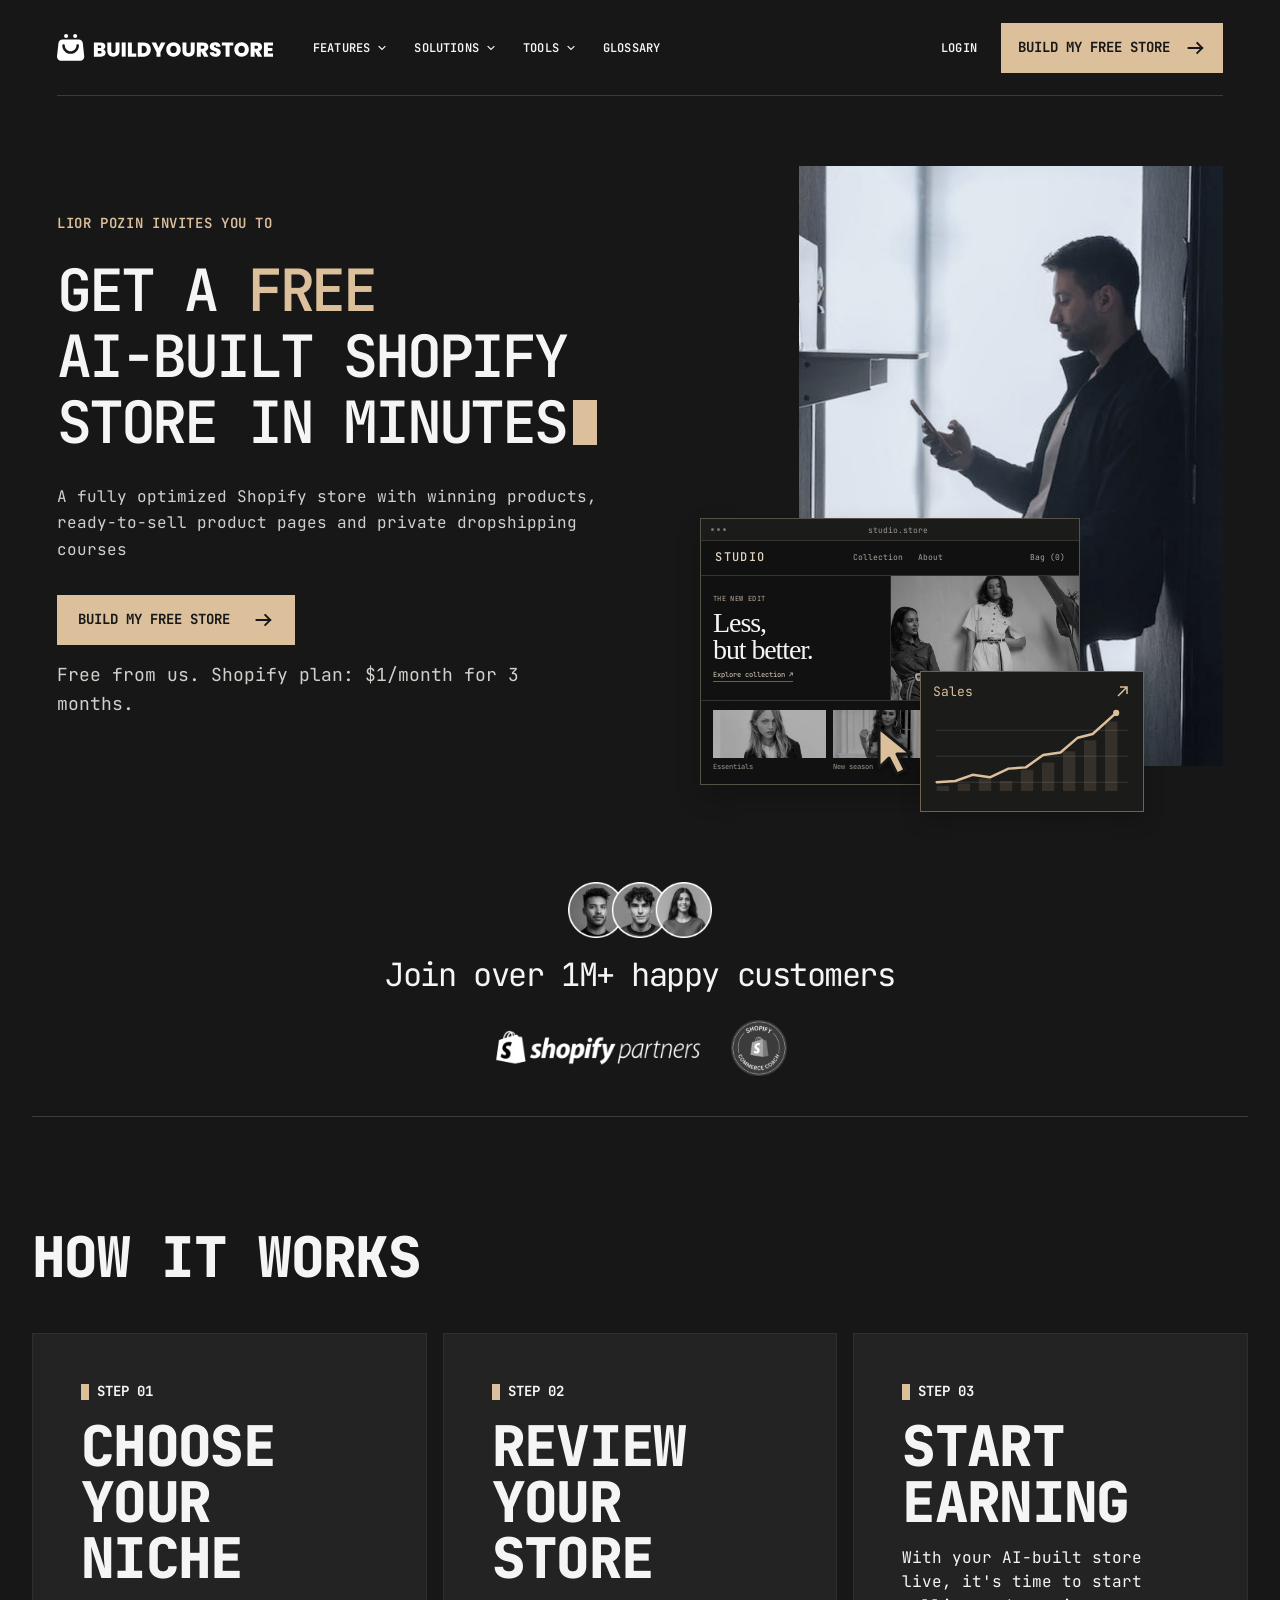
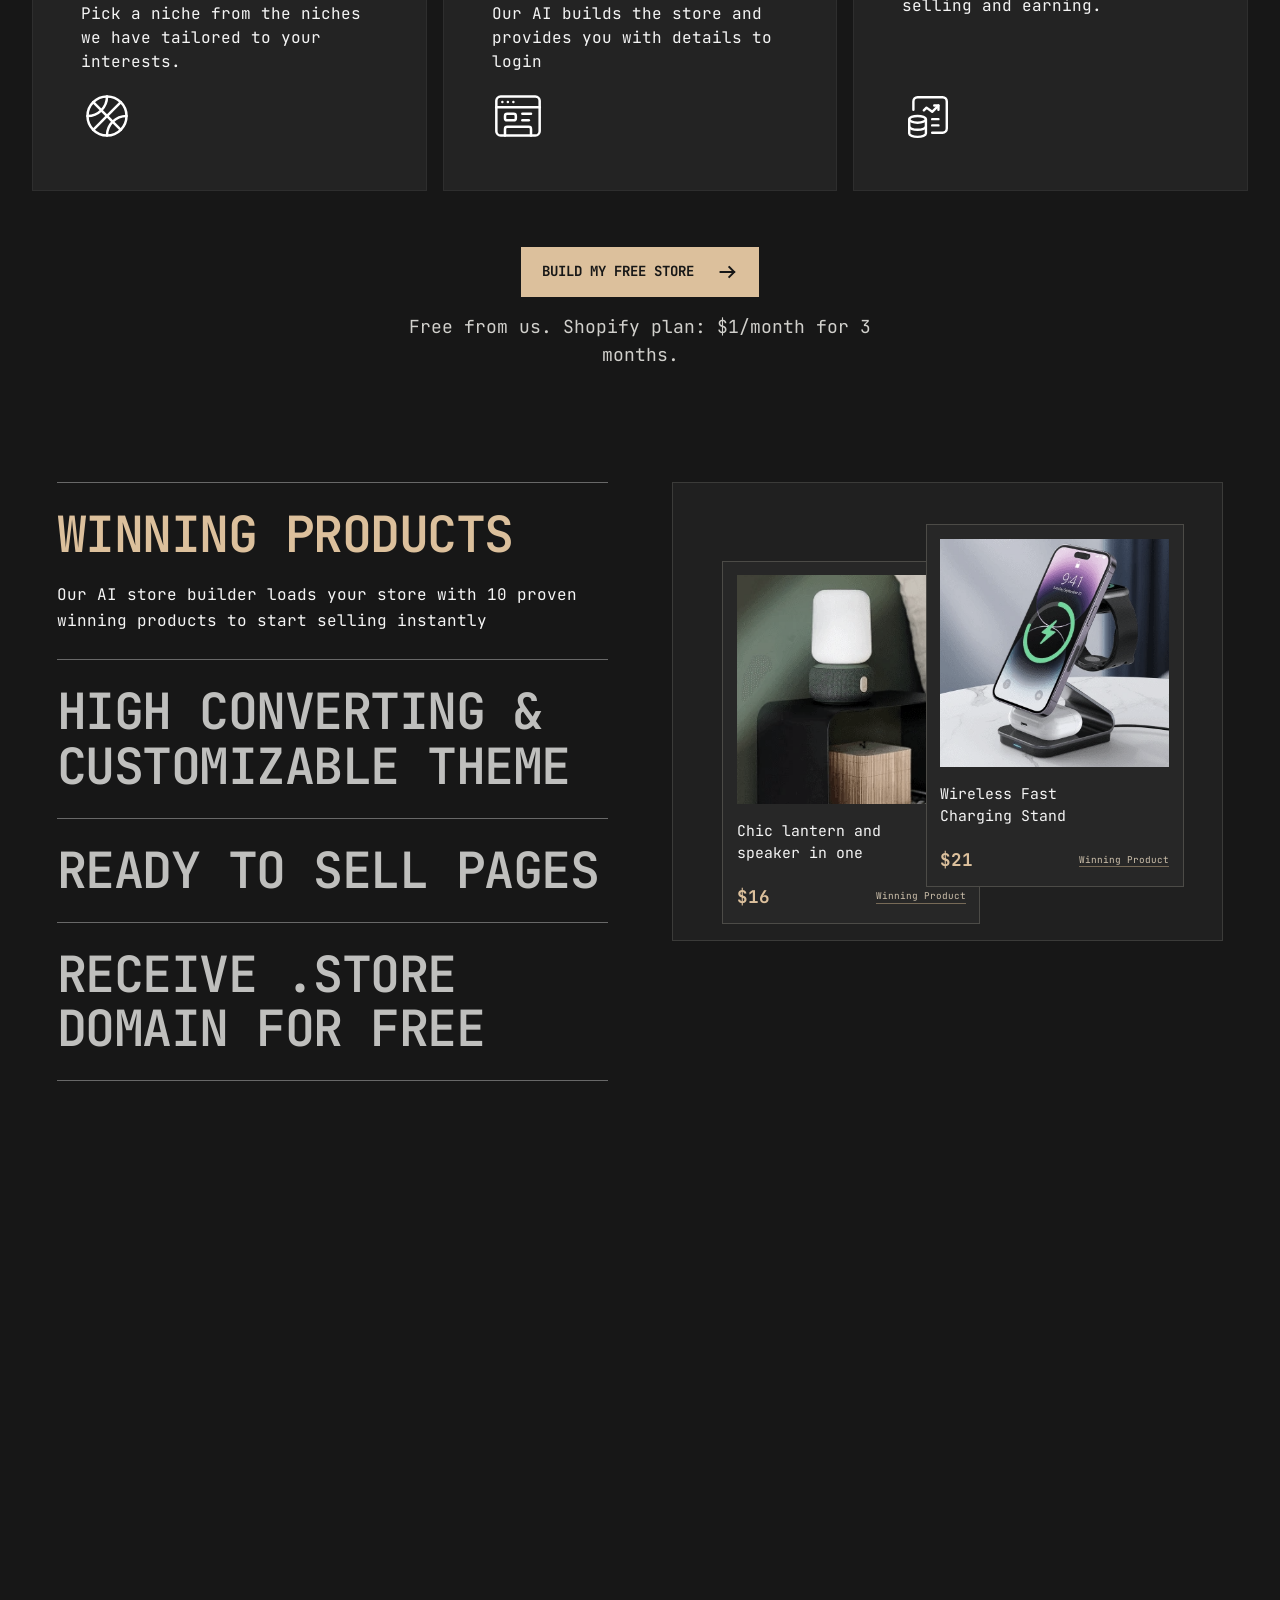
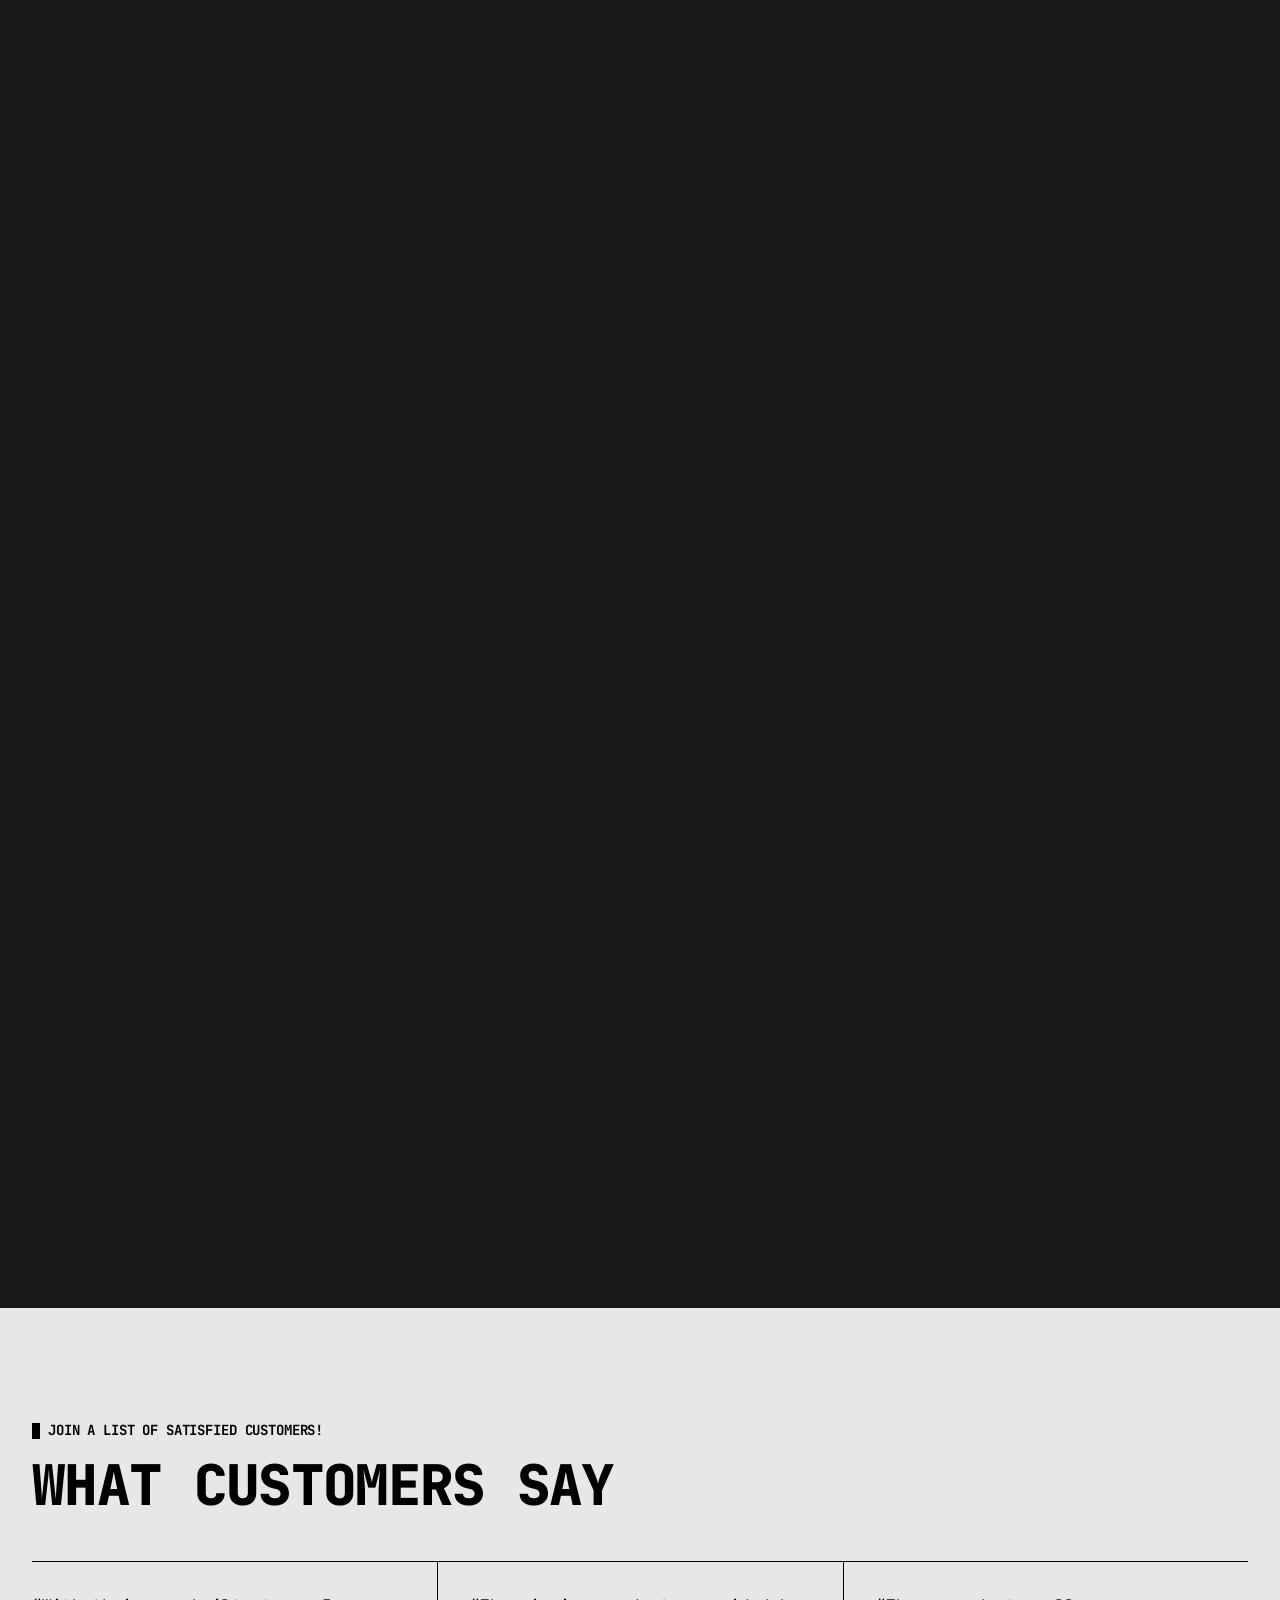
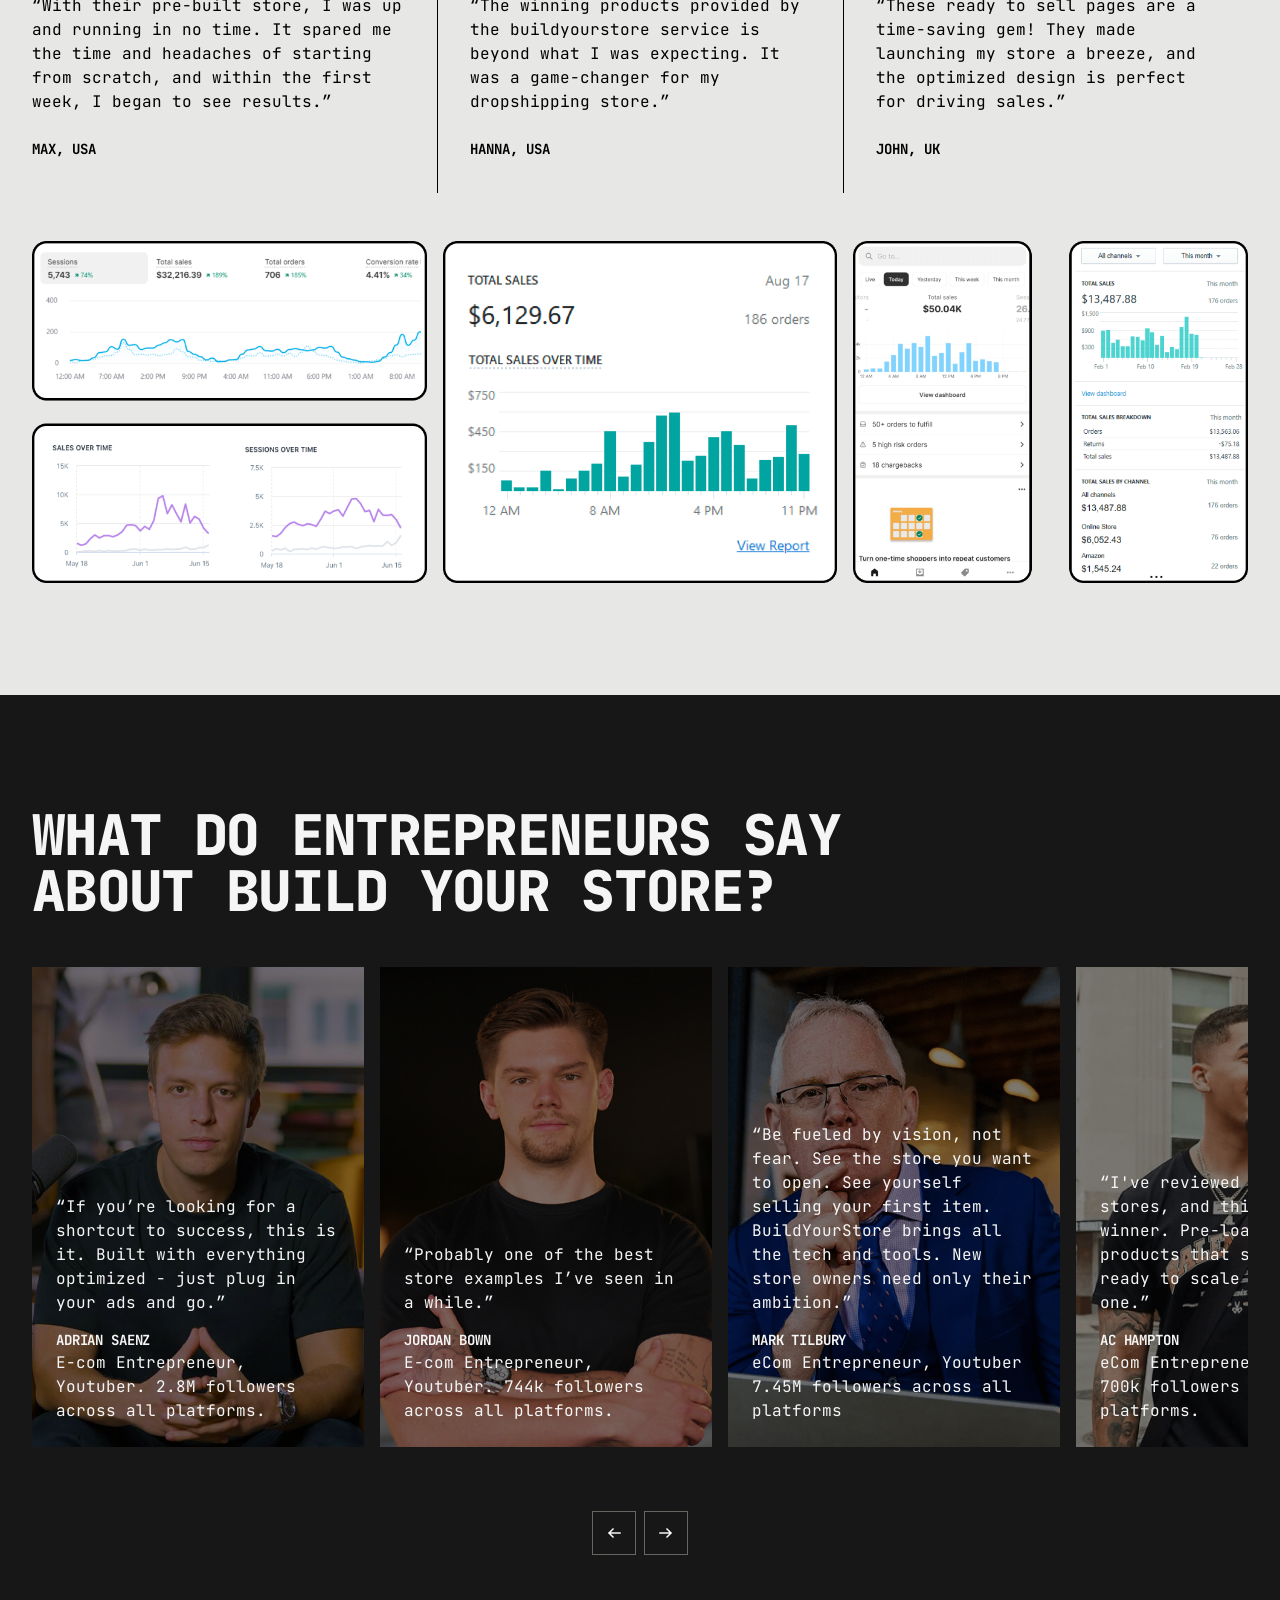
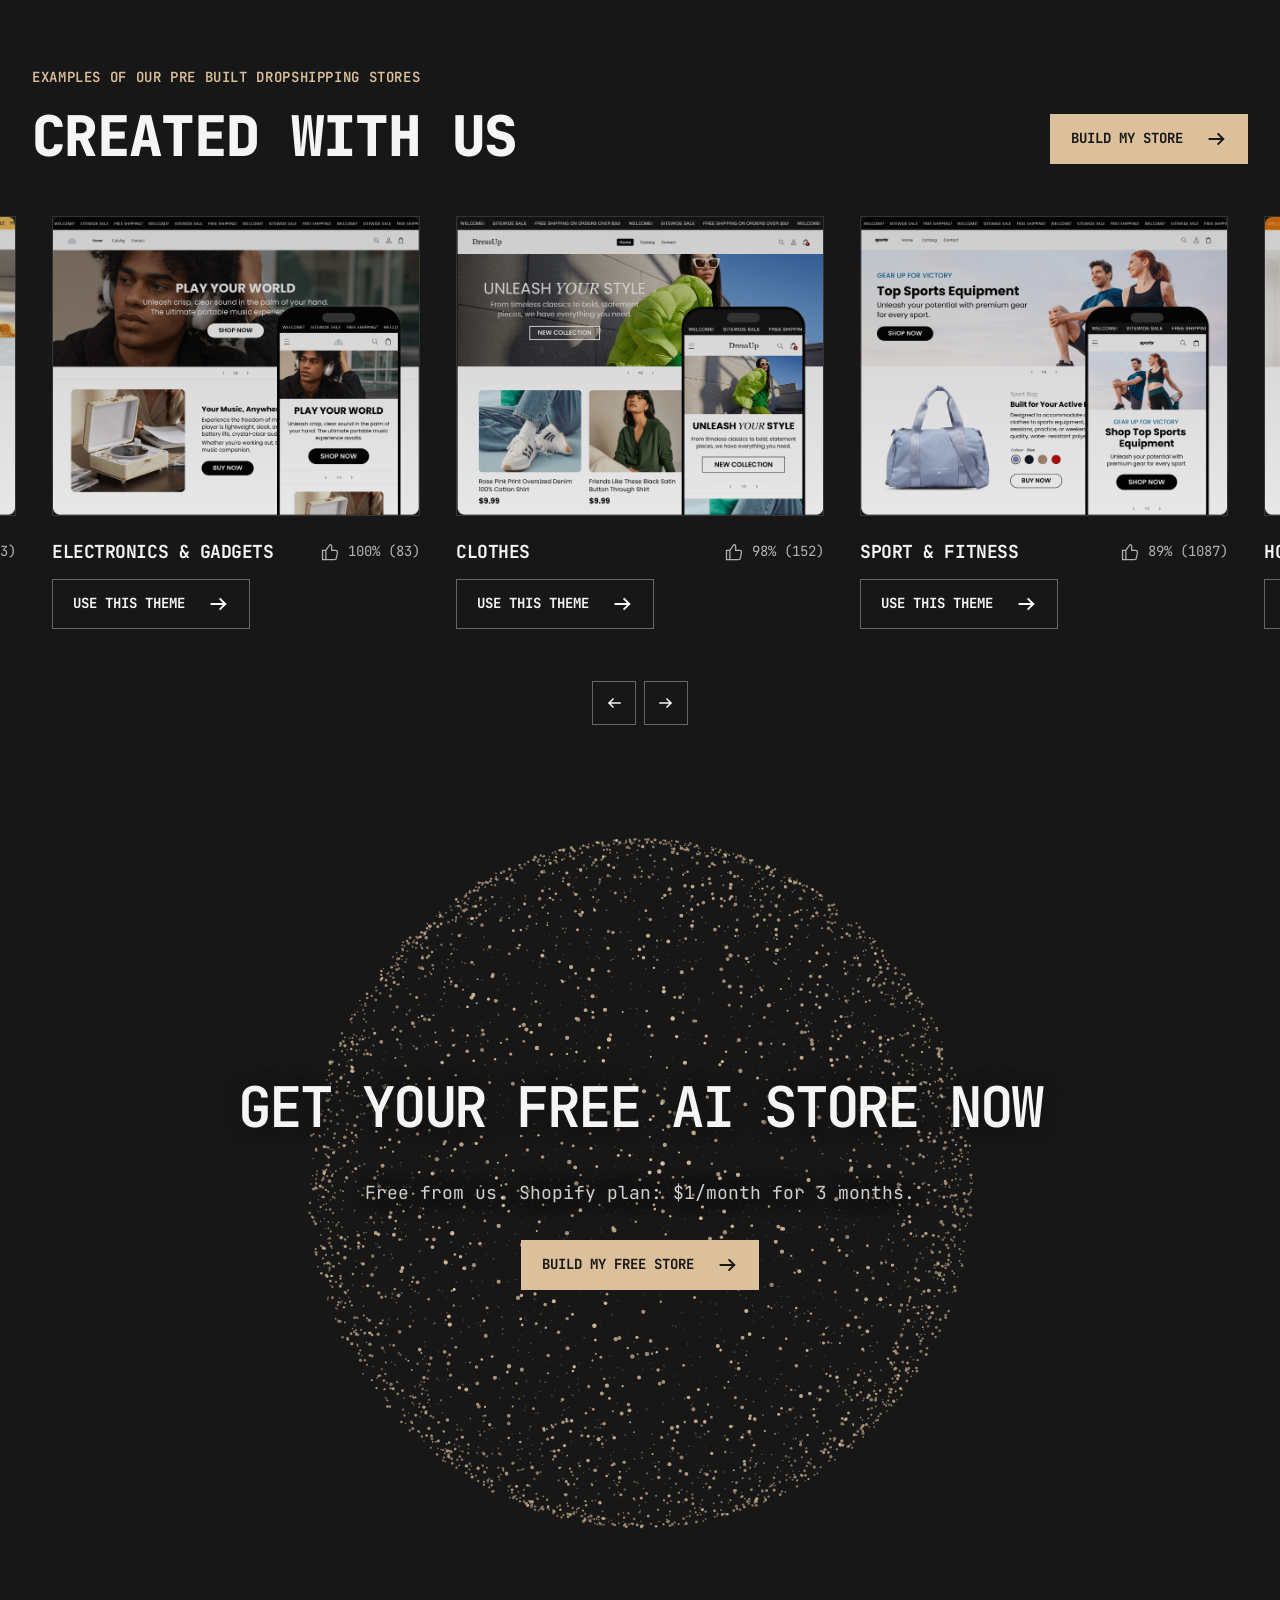
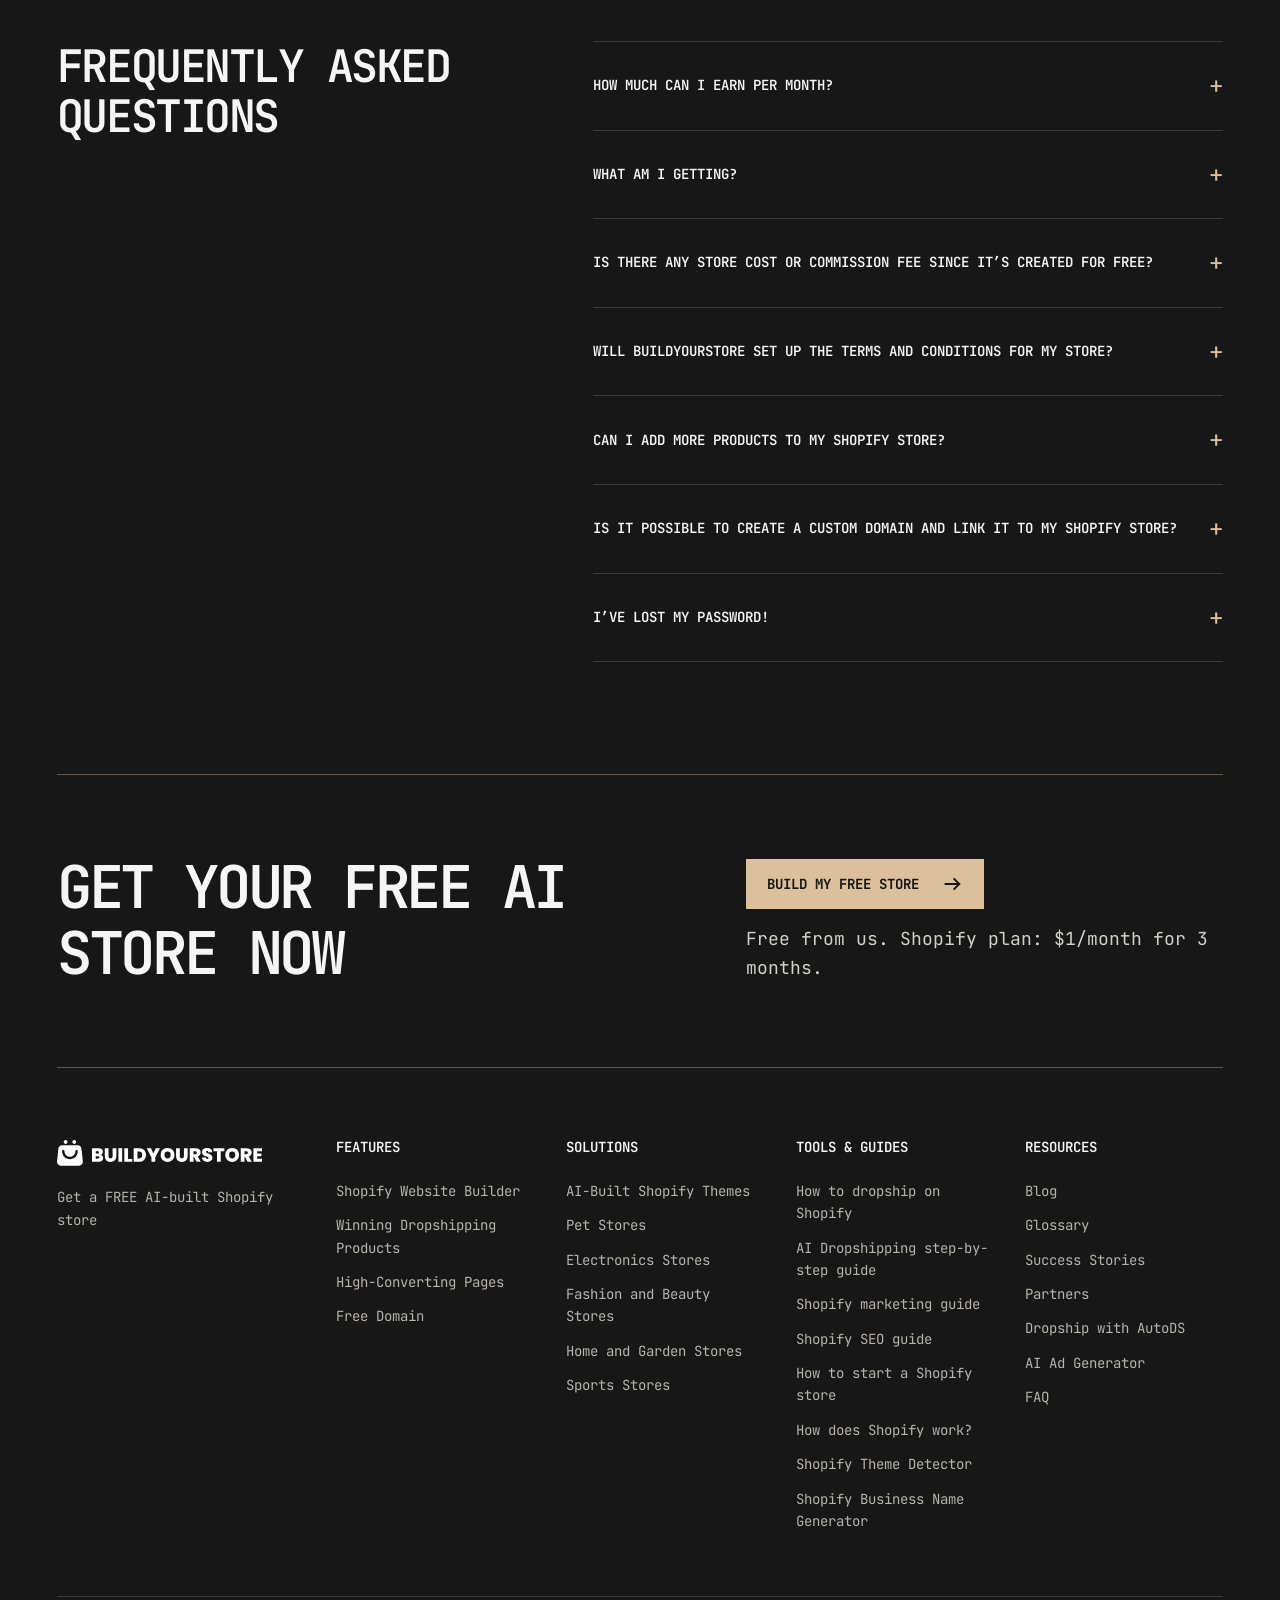
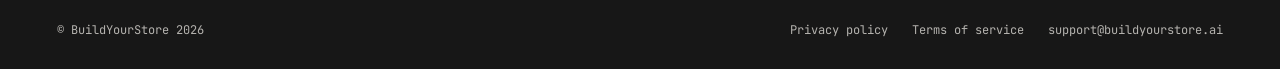
==== commit aaf7b155: "Update landing: mobile and tablet versions Same page as lior-redesign b7aaa95 (one type scale below " ====
--- a/concept-a2.html
+++ b/concept-a2.html
@@ -1,2 +1,2 @@
 <!doctype html>
-<html lang="en"><head><meta charset="utf-8"><meta name="viewport" content="width=device-width, initial-scale=1"><meta name="color-scheme" content="dark"><title>BYS · A2 — Editorial Features</title><link rel="preconnect" href="https://fonts.googleapis.com"><link rel="preconnect" href="https://fonts.gstatic.com" crossorigin><link href="https://fonts.googleapis.com/css2?family=JetBrains+Mono:wght@400;600;700&display=swap" rel="stylesheet"><link rel="stylesheet" href="landing.css?v=a2-20261119-domain-preview"><script src="content.js?v=a2-20261119-cta4" defer></script><script src="landing.js?v=a2-20261119-domain-preview" defer></script><script src="theme-gallery.js?v=a2-20261119-gallery-cta" defer></script><script src="particle-cta.js?v=a2-20261119-pointer-repel" defer></script></head><body data-concept="a" data-feature-layout="editorial" data-hero-visual="modular-store"></body></html>+<html lang="en"><head><meta charset="utf-8"><meta name="viewport" content="width=device-width, initial-scale=1"><meta name="color-scheme" content="dark"><title>BYS · A2 — Editorial Features</title><link rel="preconnect" href="https://fonts.googleapis.com"><link rel="preconnect" href="https://fonts.gstatic.com" crossorigin><link href="https://fonts.googleapis.com/css2?family=JetBrains+Mono:wght@400;600;700&display=swap" rel="stylesheet"><link rel="stylesheet" href="landing.css?v=a2-20261120-arrows-left"><script src="content.js?v=a2-20261119-cta4" defer></script><script src="landing.js?v=a2-20261120-arrows" defer></script><script src="theme-gallery.js?v=a2-20261120-gallery2" defer></script><script src="particle-cta.js?v=a2-20261120-sphere2" defer></script></head><body data-concept="a" data-feature-layout="editorial" data-hero-visual="modular-store"></body></html>
--- a/landing.css
+++ b/landing.css
@@ -70,7 +70,8 @@
 .hero-product img { width: 100%; height: 100%; object-fit: cover; object-position: top; filter: saturate(.45); }
 .trust { display: flex; align-items: center; justify-content: space-between; gap: 32px; border-block: 1px solid var(--line); padding-block: 26px; }
 .trust-badges,.trust-customers { display: flex; align-items: center; gap: 28px; }
-.partner { width: 210px; height: auto; filter: grayscale(1) brightness(0) invert(1); }
+/* One logo at every width; only its size changes. The "S" stays visible as a dark cut-out. */
+.partner { width: 210px; height: auto; filter: grayscale(1) invert(1) brightness(3); }
 .coach { width: 64px; height: auto; filter: grayscale(1); }
 .avatars { width: 92px; height: auto; filter: grayscale(1); }
 .trust-customers p { font-size: 14px; max-width: 250px; }
@@ -532,6 +533,29 @@
 [data-feature-layout="editorial"] .feature-gallery { min-width: 0; }
 [data-feature-layout="editorial"] .feature-frame { width: 100%; aspect-ratio: 6 / 5; }
 [data-feature-layout="editorial"] .feature-frame[hidden] { display: none; }
+/* Below desktop: no scroll switching. Every feature shows as picture → title → text
+   (Olena 2026-11-20: "має бути картинка, потім текст"). */
+@media (max-width: 1099px) {
+  [data-feature-layout="editorial"] .editorial-feature-stage { grid-template-columns: minmax(0, 1fr); gap: 0; }
+  [data-feature-layout="editorial"] .feature-index,
+  [data-feature-layout="editorial"] .feature-gallery,
+  [data-feature-layout="editorial"] .feature-index-item { display: contents; }
+  [data-feature-layout="editorial"] .feature-frame[hidden],
+  [data-feature-layout="editorial"] .feature-index-item p[hidden] { display: block; }
+  [data-feature-layout="editorial"] .feature-index h2 { margin-top: 24px; font-size: 28px; }
+  [data-feature-layout="editorial"] .feature-index-button,
+  [data-feature-layout="editorial"] .feature-index-button:hover { color: var(--accent); pointer-events: none; }
+  [data-feature-layout="editorial"] .feature-index-item p { margin-top: 16px; }
+  [data-feature-layout="editorial"] .feature-frame:not(:first-child) { margin-top: 56px; }
+  [data-feature-layout="editorial"] .feature-frame:nth-child(1) { order: 0; }
+  [data-feature-layout="editorial"] .feature-index-item:nth-child(1) > * { order: 1; }
+  [data-feature-layout="editorial"] .feature-frame:nth-child(2) { order: 2; }
+  [data-feature-layout="editorial"] .feature-index-item:nth-child(2) > * { order: 3; }
+  [data-feature-layout="editorial"] .feature-frame:nth-child(3) { order: 4; }
+  [data-feature-layout="editorial"] .feature-index-item:nth-child(3) > * { order: 5; }
+  [data-feature-layout="editorial"] .feature-frame:nth-child(4) { order: 6; }
+  [data-feature-layout="editorial"] .feature-index-item:nth-child(4) > * { order: 7; }
+}
 
 /* A2 feature CTA: the supplied black, white-particle sphere composition. */
 [data-feature-layout="editorial"] .editorial-features { padding-bottom: 0; }
@@ -575,6 +599,14 @@
   color: var(--muted);
 }
 .particle-cta-button { margin-top: 32px; }
+/* Phones: a shorter block, the sphere fills the width and the copy sits inside it. */
+@media (max-width: 700px) {
+  .particle-cta { height: 520px; }
+  .particle-cta-content { padding: 0 24px; }
+  .particle-cta-content h2 { font-size: 28px; }
+  .particle-cta-content p { margin-top: 24px; }
+  .particle-cta-button { margin-top: 24px; }
+}
 
 /* A2 desktop: keep the Shopify plan disclosure legible at every CTA placement. */
 @media (min-width: 1100px) {
@@ -595,6 +627,9 @@
     line-height: 1;
     letter-spacing: -.03em;
   }
+}
+/* A2 every width: the colour full-photo card (Olena 2026-11-20: "як на десктопі"). */
+@media all {
   [data-feature-layout="editorial"] .expert-slider { gap: 16px; scrollbar-width: none; }
   [data-feature-layout="editorial"] .expert-slider::-webkit-scrollbar { display: none; }
   [data-feature-layout="editorial"] .expert-card {
@@ -635,6 +670,13 @@
     color: var(--text);
   }
   [data-feature-layout="editorial"] .expert-quote .expert-role { margin-top: 0; color: var(--text); }
+}
+/* Phones and tablets: one card per screen with the next one peeking. */
+@media (max-width: 1099px) {
+  [data-feature-layout="editorial"] .expert-card { flex: 0 0 332px; }
+}
+@media (max-width: 700px) {
+  [data-feature-layout="editorial"] .expert-card { flex: 0 0 85%; height: 440px; }
 }
 
 
@@ -717,6 +759,20 @@
 
 .theme-gallery-heading { display: flex; justify-content: space-between; align-items: flex-end; gap: 40px; }
 .theme-gallery-heading > .button { flex-shrink: 0; }
+/* Phones: the button goes under the heading at full width (it pushed the page wider). */
+@media (max-width: 700px) {
+  .theme-gallery-heading { flex-direction: column; align-items: stretch; gap: 24px; }
+  /* Same heading size as the other sections on phones; the next cards peek at both edges. */
+  .theme-gallery .section-heading h2 { font-size: 32px; }
+  .theme-gallery .section-heading.wrap { width: min(100% - 48px, 1376px); }
+  /* One card (85% of the column) + a slice of the next; arrows under the heading, as in the other sliders. */
+  .theme-gallery { --theme-card-width: calc((100vw - 48px) * .85); display: flex; flex-direction: column; }
+  .theme-gallery .theme-gallery-heading { order: 0; margin-bottom: 32px; }
+  .theme-gallery .theme-controls { order: 3; justify-content: flex-start; width: min(100% - 48px, 1376px); margin: 24px auto 0; }
+  /* Hide the previous card's sliver in the left gutter: only the next card peeks. */
+  .theme-gallery .theme-viewport { order: 2; clip-path: inset(-8px -8px -8px 24px); }
+  .theme-track { gap: 16px; }
+}
 
 /* A2: restore the light editorial customer proof section. */
 @media (min-width: 1100px) {
@@ -755,7 +811,7 @@
   [data-feature-layout="editorial"] .trust-customers p { max-width: none; font-size: 32px; line-height: 1.3; letter-spacing: -.045em; }
   [data-feature-layout="editorial"] .trust .avatars { width: 144px; }
   [data-feature-layout="editorial"] .trust-badges { justify-content: center; gap: 28px; }
-  [data-feature-layout="editorial"] .trust .partner { width: 210px; filter: grayscale(1) invert(1) brightness(3); }
+  [data-feature-layout="editorial"] .trust .partner { width: 210px; }
   [data-feature-layout="editorial"] .trust .coach { width: 56px; }
 }
 
@@ -772,6 +828,19 @@
   width: 400px;
   height: 284px;
   pointer-events: none;
+}
+/* Below desktop: pinned to the portrait's bottom-left and scaled to its width
+   (--fit is set in landing.js), so it never spills onto the trust row. */
+@media (max-width: 1099px) {
+  [data-hero-visual="modular-store"] .hero-composition {
+    left: 0;
+    top: auto;
+    bottom: 12px;
+    transform-origin: 0 100%;
+    transform: scale(var(--fit, 1));
+  }
+  /* Same photo treatment as desktop. */
+  [data-concept="a"] .hero-art .portrait { filter: none; }
 }
 .hero-black-store { position: relative; width: 380px; background: #111; border: 1px solid #555148; color: #f5f5f5; box-shadow: 0 12px 24px #0003; }
 .hero-store-browser { height: 22px; display: flex; justify-content: space-between; align-items: center; padding: 0 10px; border-bottom: 1px solid #37342f; background: #1b1b1a; color: #9d9991; font-size: 8px; line-height: 1; }
@@ -812,3 +881,111 @@
 .domain-year-offer { position: absolute; left: 7%; bottom: 12%; display: grid; gap: 1.5cqw; padding: 2.7cqw 3.2cqw; border: 1px solid #776a57; background: #171717; line-height: 1; }
 .domain-year-offer strong { color: #dcc09c; font-size: 6.6cqw; font-weight: 600; letter-spacing: -.04em; }
 .domain-year-offer > span { font-size: 2.1cqw; line-height: 1.3; letter-spacing: .02em; }
+
+/* A2 phones (Olena 2026-11-20 "роби повністю мобільну версію").
+   Sliders follow liorpozin.com on mobile: one card per view, arrows by the heading. */
+.customers .slider-controls { display: none; }
+@media (max-width: 700px) {
+  /* Hero photo lines up with the text column. */
+  /* Shorter photo + smaller store card (Olena 2026-11-20: "зменшену композицію"). */
+  [data-concept="a"] .hero-art { width: 100%; margin-left: 0; aspect-ratio: 1.3; }
+  /* The card hangs below the photo so Lior's phone stays visible (Olena 2026-11-20). */
+  [data-hero-visual="modular-store"] .hero-composition { bottom: -56px; }
+  [data-concept="a"] .hero-art { margin-bottom: 72px; }
+
+  /* How it works: icon left, text right. */
+  [data-feature-layout="editorial"] .step {
+    display: grid; grid-template-columns: 52px minmax(0, 1fr); grid-template-areas: "icon num" "icon title" "icon text";
+    column-gap: 20px; row-gap: 12px; align-content: start; min-height: 0; padding: 24px 0 0;
+  }
+  [data-feature-layout="editorial"] .step-top { grid-area: num; }
+  [data-feature-layout="editorial"] .step h3 { grid-area: title; margin: 0; font-size: 24px; }
+  /* Item titles (features, steps) 24px under the 32px section headings (Olena: "дуже великі заголовки"). */
+  [data-feature-layout="editorial"] .feature-index h2 { font-size: 24px; }
+  .particle-cta-content h2 { font-size: 32px; }
+  [data-feature-layout="editorial"] .step p { grid-area: text; margin: 0; font-size: 16px; }
+  [data-feature-layout="editorial"] .step-icon { grid-area: icon; width: 52px; height: 52px; margin: 0; align-self: start; }
+
+  /* Customers: one review per view with arrows; review screenshots swipe sideways. */
+  .customers .slider-controls { display: flex; }
+  .customer-quotes { display: flex; gap: 16px; overflow-x: auto; scroll-snap-type: x mandatory; scrollbar-width: none; }
+  .customer-quotes::-webkit-scrollbar,.customer-shots::-webkit-scrollbar { display: none; }
+  .customer-quotes figure,.customer-quotes figure + figure { flex: 0 0 100%; scroll-snap-align: start; border-left: 0; padding: 24px 0 0; }
+  .customer-quotes blockquote { font-size: 16px; }
+  .customer-shots { display: flex; gap: 16px; overflow-x: auto; scroll-snap-type: x mandatory; scrollbar-width: none; align-items: start; }
+  .customer-shots img { flex: 0 0 85%; min-width: 0; scroll-snap-align: start; filter: none; }
+}
+/* Below desktop the features end with the same space as the other sections (Olena: "приплюснута"). */
+@media (max-width: 1099px) {
+  [data-feature-layout="editorial"] .editorial-features { padding-bottom: 64px; }
+}
+
+/* A2 phones and tablets — one type scale for the whole page (Olena 2026-11-20, agreed scale).
+   Phones (≤700):
+   5 styles, 4 sizes: Heading 28/600 (H1 + section headings) · Item title 20/600 (Olena: "ще менші") ·
+   Body 16/400 · Label 16/600 (buttons, names, FAQ questions) · Small 14/400 (secondary text).
+   Tablets (701–1099) use exactly the same sizes (Olena 2026-11-20).
+   Illustration labels inside the artboards are exempt. */
+body[data-concept] { --type-heading: 28px; --type-item: 20px; }
+@media (max-width: 1099px) {
+  body[data-concept] main h1,
+  body[data-concept] main h2,
+  body[data-concept] .theme-gallery .section-heading h2,
+  body[data-concept] .particle-cta-content h2 { font-size: var(--type-heading); font-weight: 600; line-height: 1.12; }
+  body[data-concept] .feature-index h2,
+  body[data-concept] .step h3 { font-size: var(--type-item); font-weight: 600; line-height: 1.2; }
+  body[data-concept] .step p,
+  body[data-concept] .feature-index-item p,
+  body[data-concept] .hero-description,
+  body[data-concept] .customer-quotes blockquote,
+  body[data-concept] .faq-answer p,
+  body[data-concept] .particle-cta-content p { font-size: 16px; font-weight: 400; }
+  body[data-concept] .button,
+  body[data-concept] .expert-quote h3,
+  body[data-concept] .theme-gallery .store-meta h3,
+  body[data-concept] .faq summary,
+  body[data-concept] .site-footer h3 { font-size: 16px; font-weight: 600; }
+  body[data-concept] .eyebrow,
+  body[data-concept] .cta-note,
+  body[data-concept] .trust-customers p,
+  body[data-concept] .step-number,
+  body[data-concept] .customer-quotes figcaption,
+  body[data-concept] .store-rating,
+  body[data-concept] .site-footer a,
+  body[data-concept] .desktop-nav summary,
+  body[data-concept] .desktop-nav > a,
+  body[data-concept] .header-actions .login,
+  body[data-concept] .site-footer p { font-size: 14px; font-weight: 400; }
+}
+
+/* Tablets: How it works icons sit on one line at the top of each step (they floated at
+   different heights under texts of different length). */
+@media (min-width: 701px) and (max-width: 1099px) {
+  [data-feature-layout="editorial"] .step { display: flex; flex-direction: column; gap: 12px; }
+  [data-feature-layout="editorial"] .step-top { margin: 0; }
+  [data-feature-layout="editorial"] .step h3,
+  [data-feature-layout="editorial"] .step p { margin: 0; }
+  [data-feature-layout="editorial"] .step-icon { order: -1; width: 44px; height: 44px; margin: 0 0 8px; object-fit: contain; }
+}
+
+/* Slider arrows sit under the cards, where the thumb already is (Olena 2026-11-20:
+   "стрілки зверху секції … незручно"). Phones/tablets: left-aligned; desktop: centred. */
+.experts .slider-controls,
+.customers .slider-controls { margin-top: 24px; }
+@media (min-width: 1100px) {
+  .experts .slider-controls { justify-content: center; margin-top: 48px; }
+}
+
+/* Phones/tablets: the sphere's text stays inside the (smaller) sphere. */
+@media (max-width: 1099px) {
+  .particle-cta-content { width: min(72vw, 360px); margin-inline: auto; padding: 0; }
+}
+
+/* Sphere copy stays legible over the gold particles (Olena 2026-11-20: "текст не видно через колір"):
+   a soft halo in the page background colour hides the dots right behind the letters,
+   and below desktop the note uses the main text colour instead of the muted grey. */
+.particle-cta-content h2,
+.particle-cta-content p { text-shadow: 0 0 4px var(--bg), 0 0 10px var(--bg), 0 0 18px var(--bg); }
+@media (max-width: 1099px) {
+  .particle-cta-content p { color: var(--text); }
+}
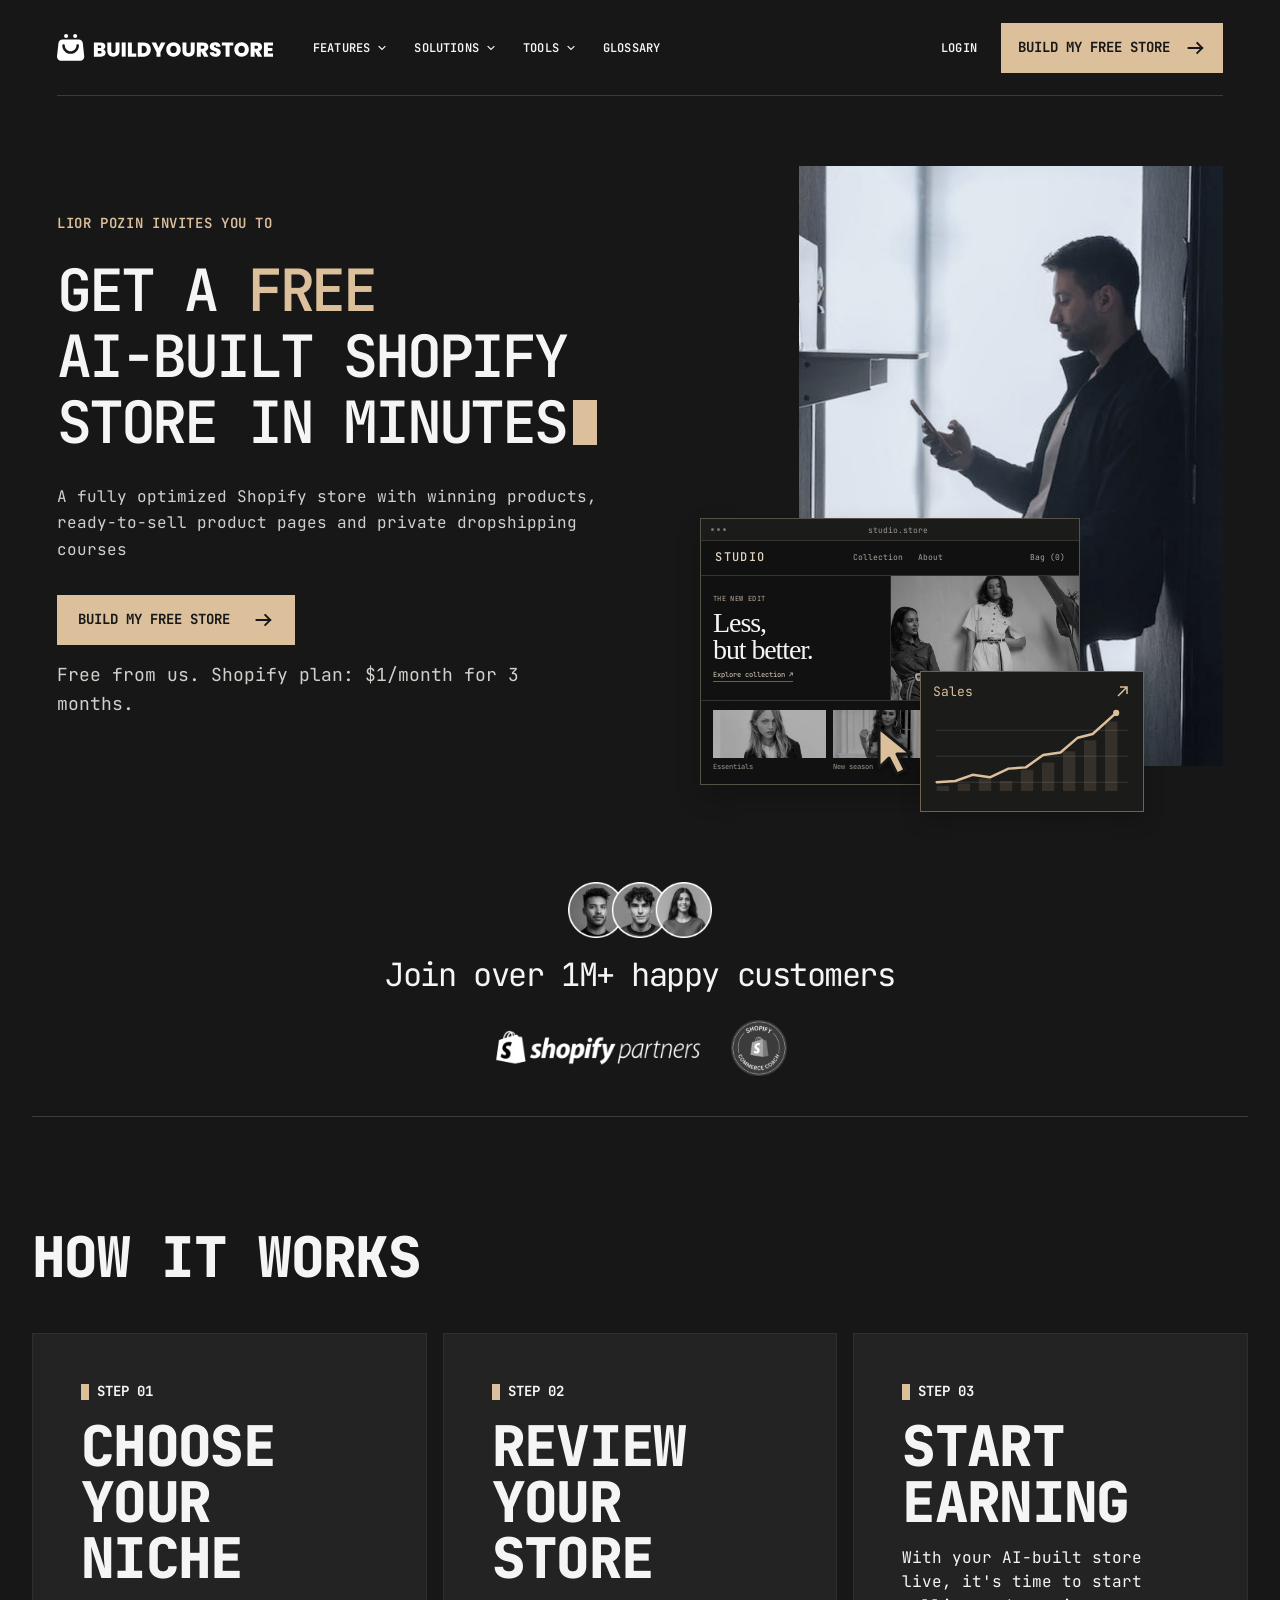
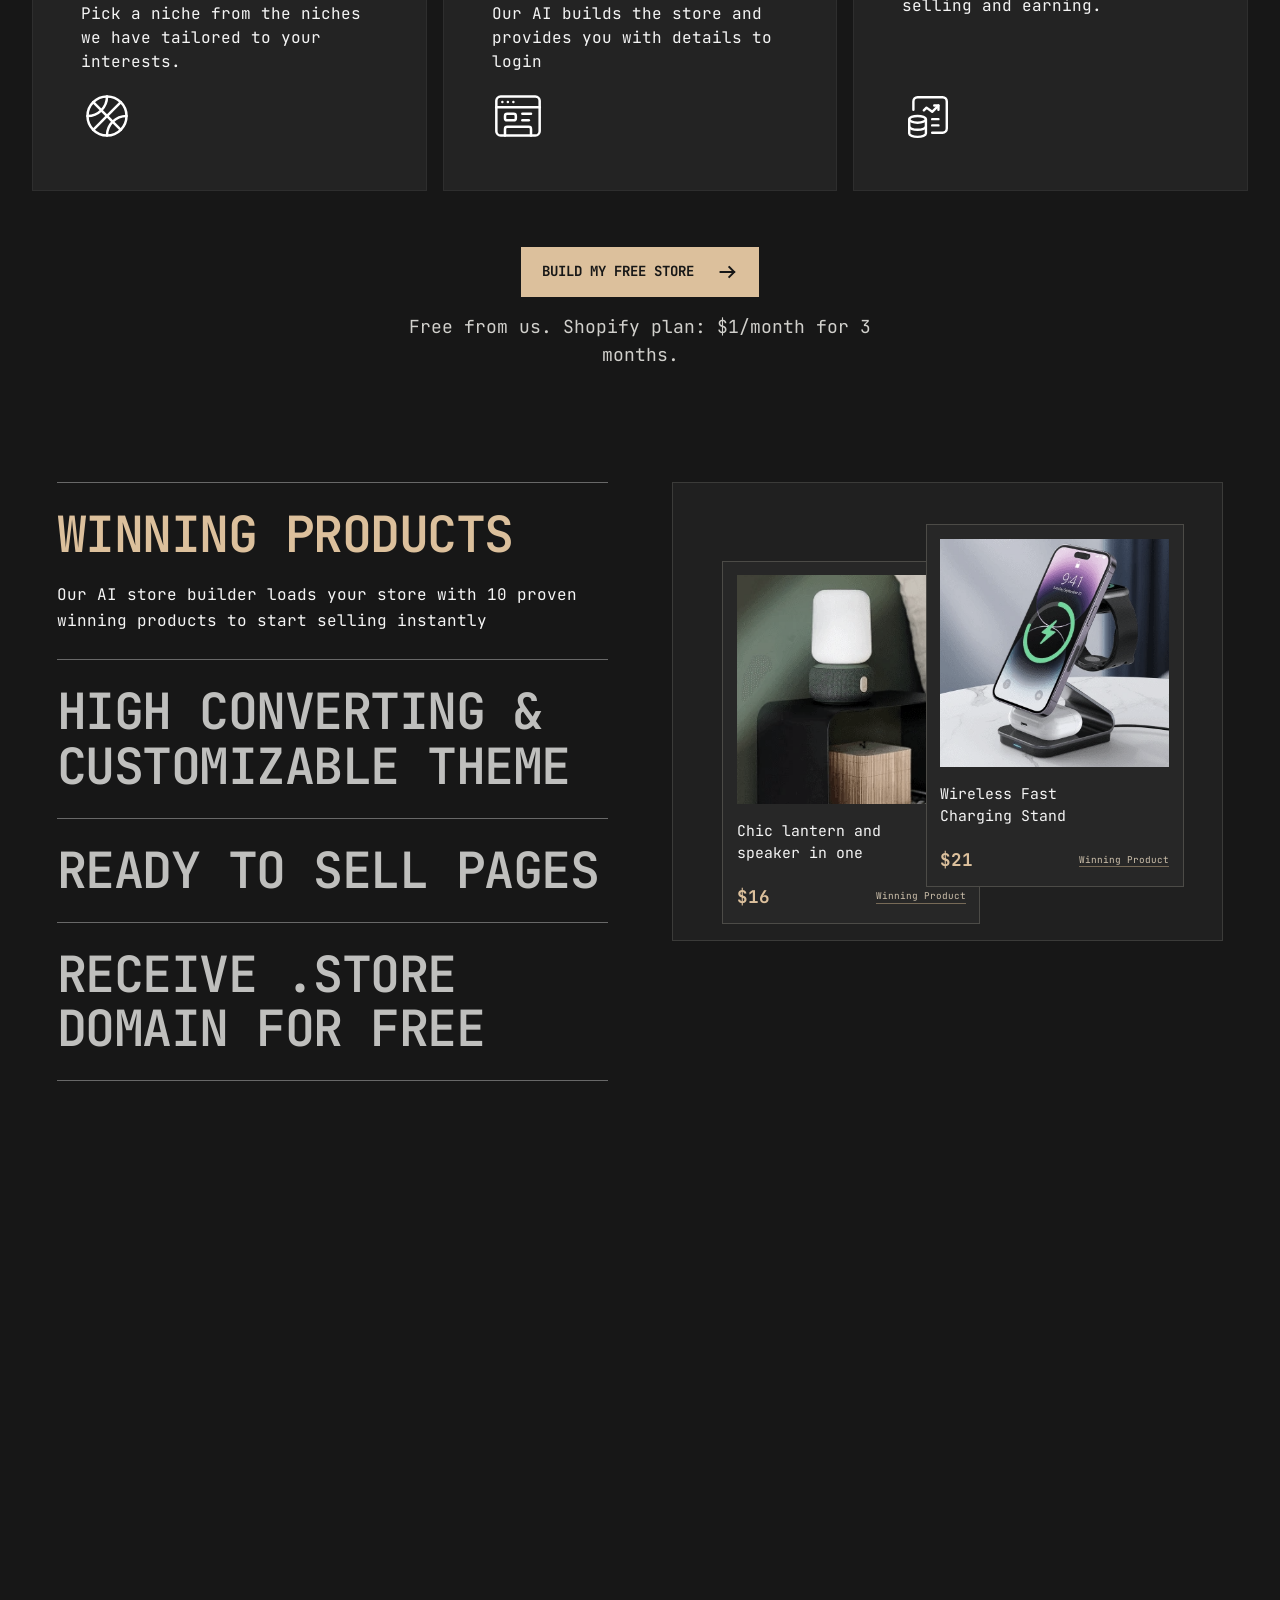
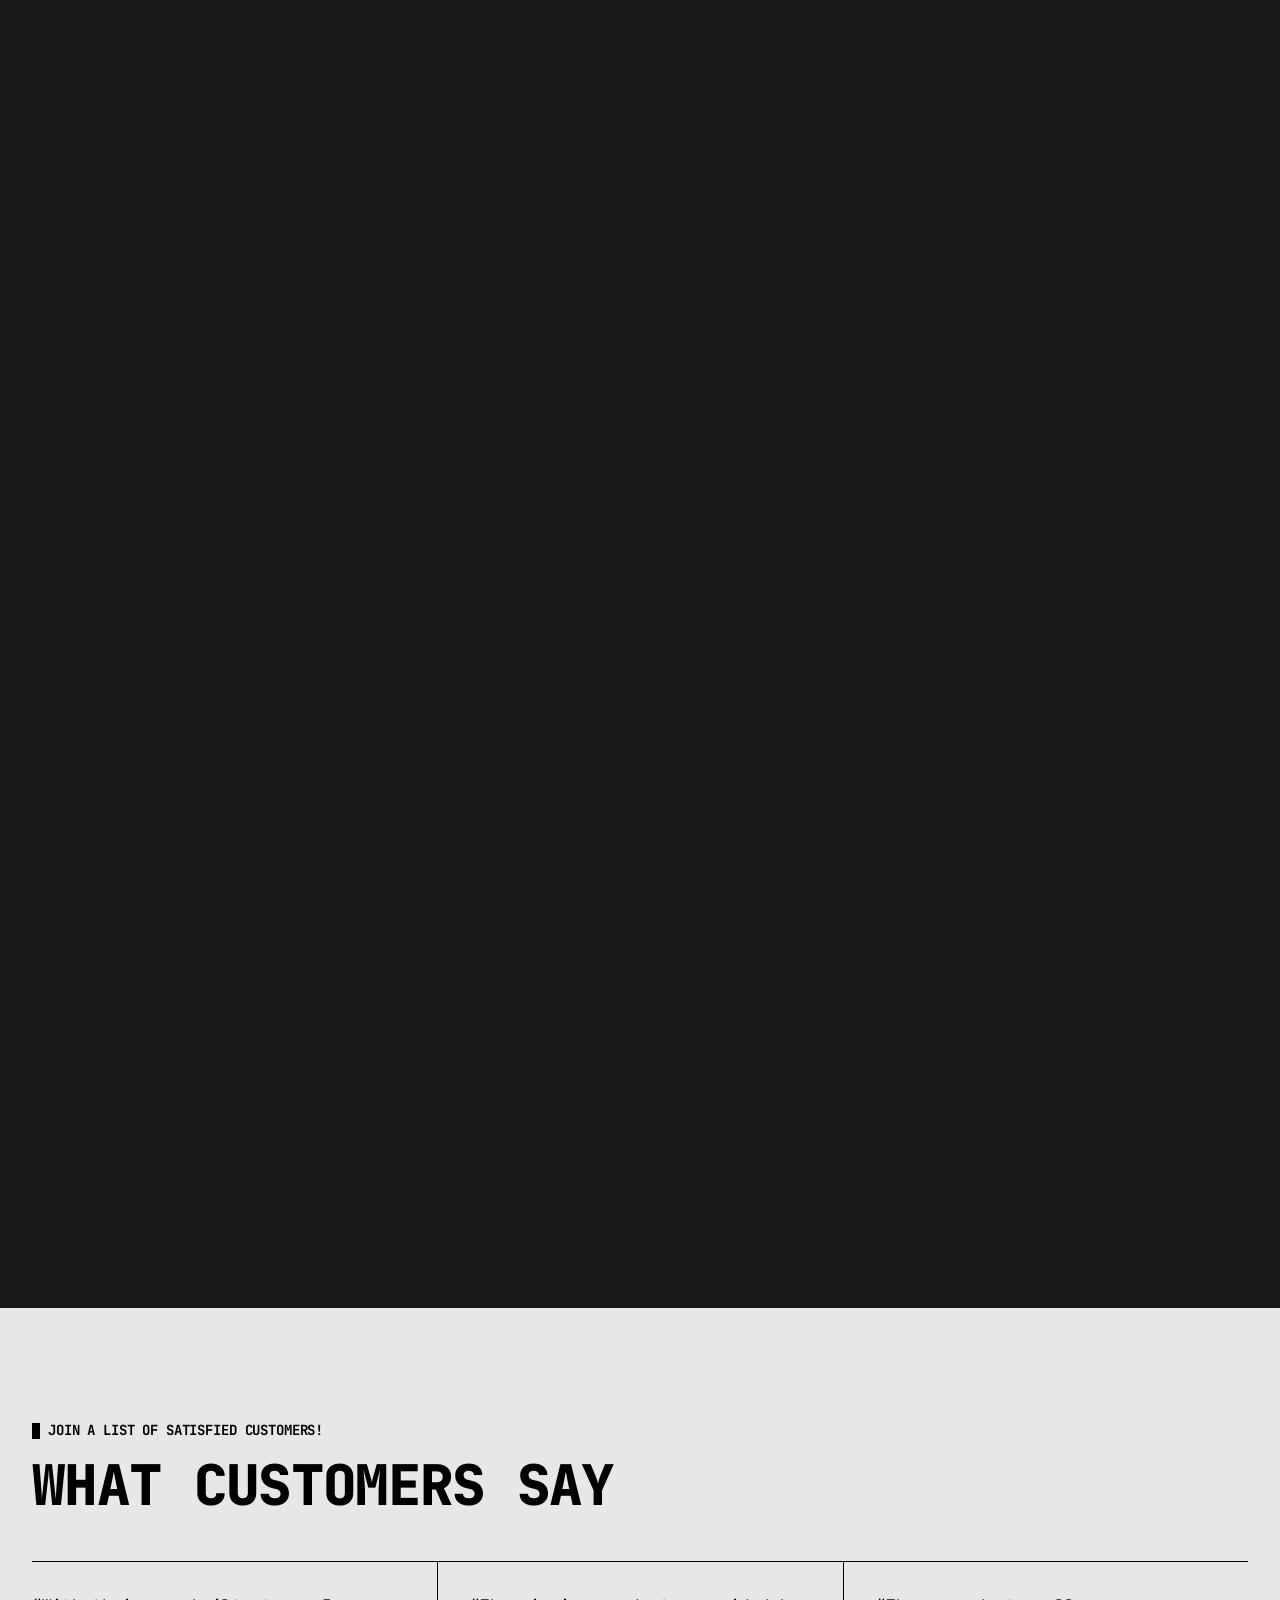
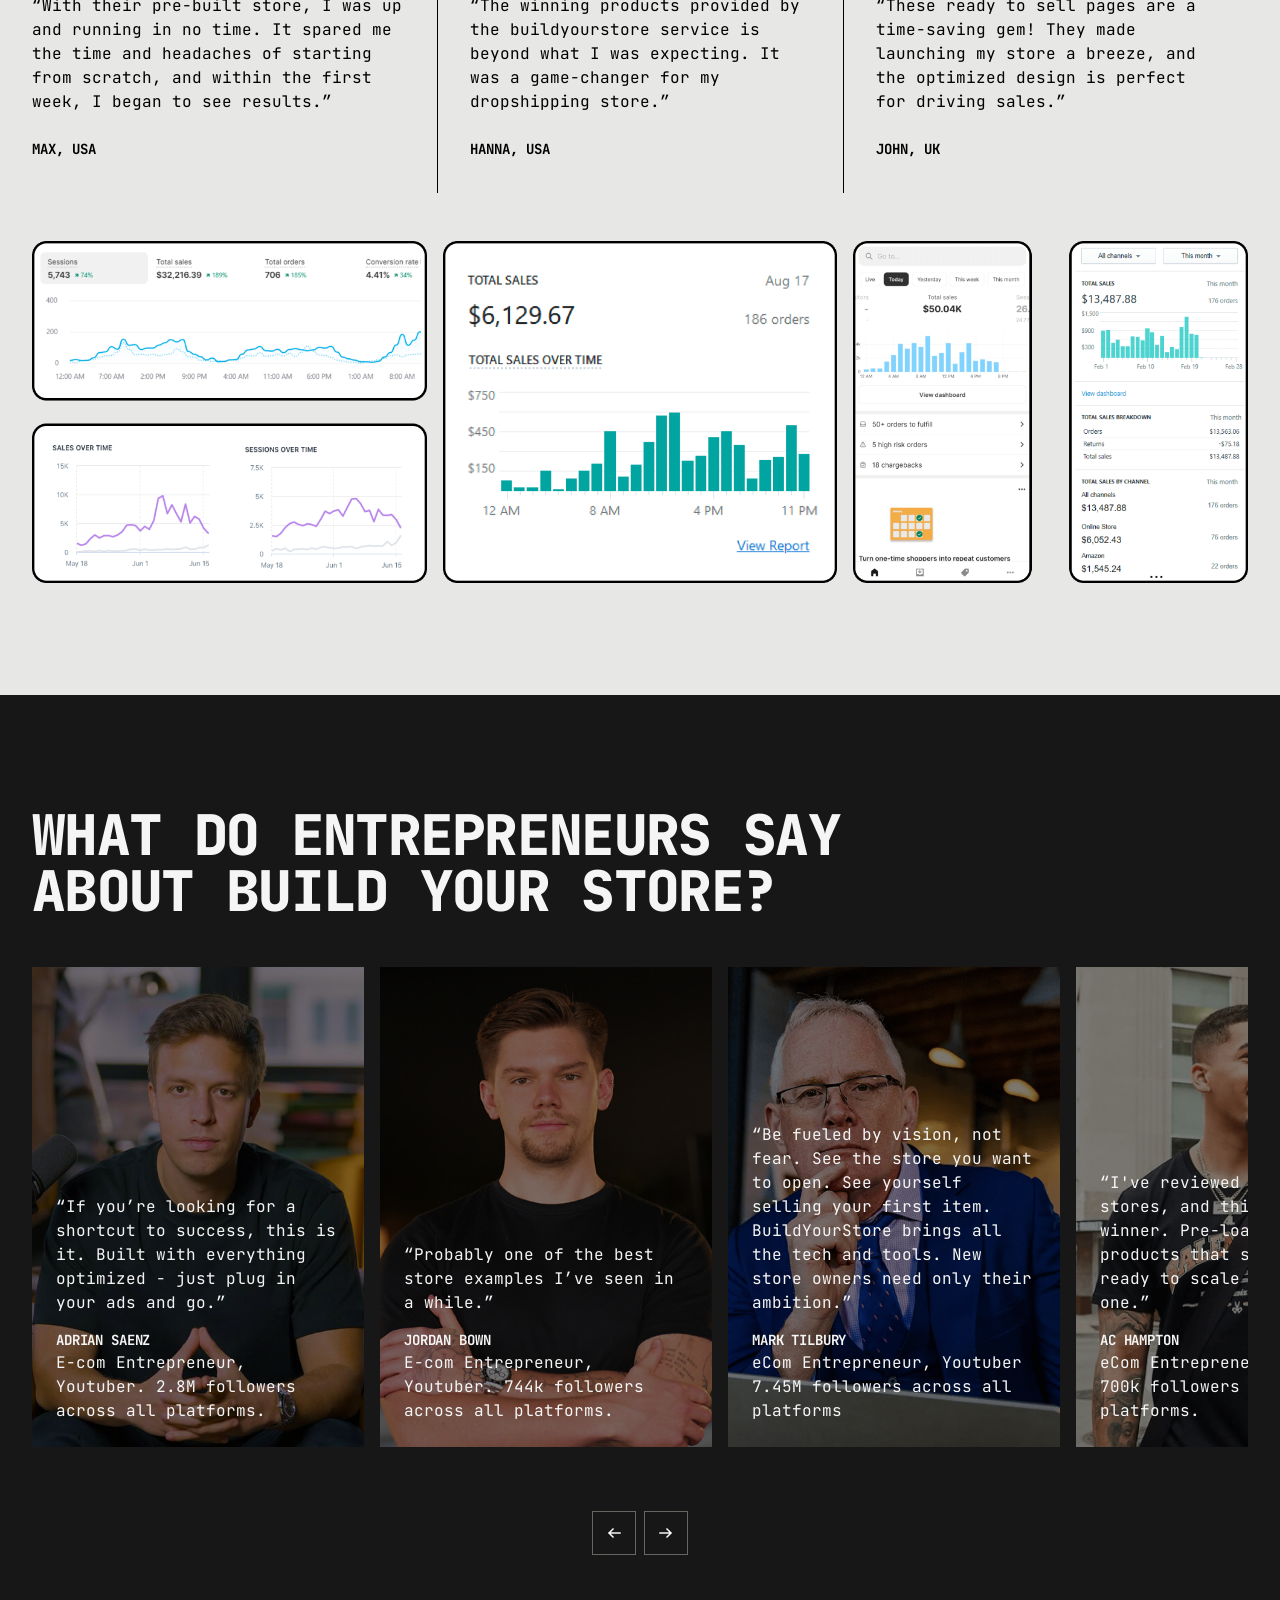
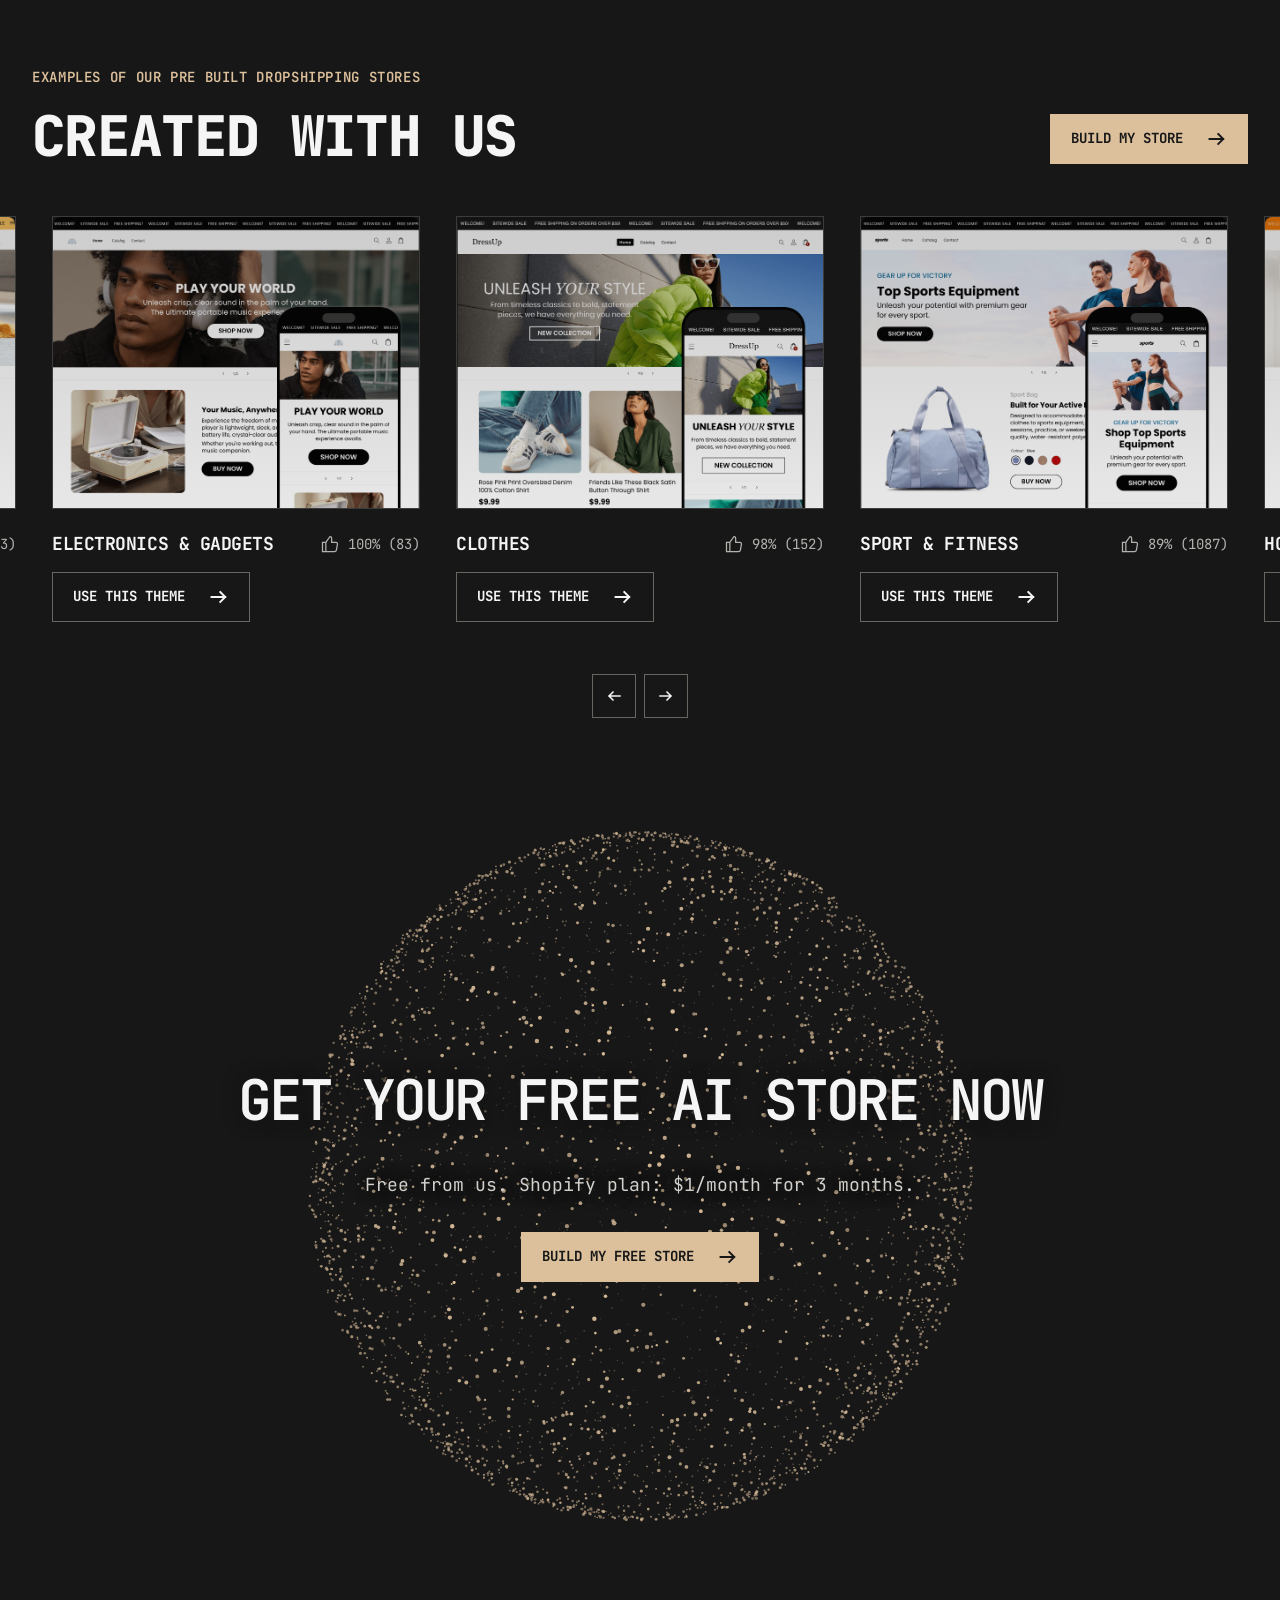
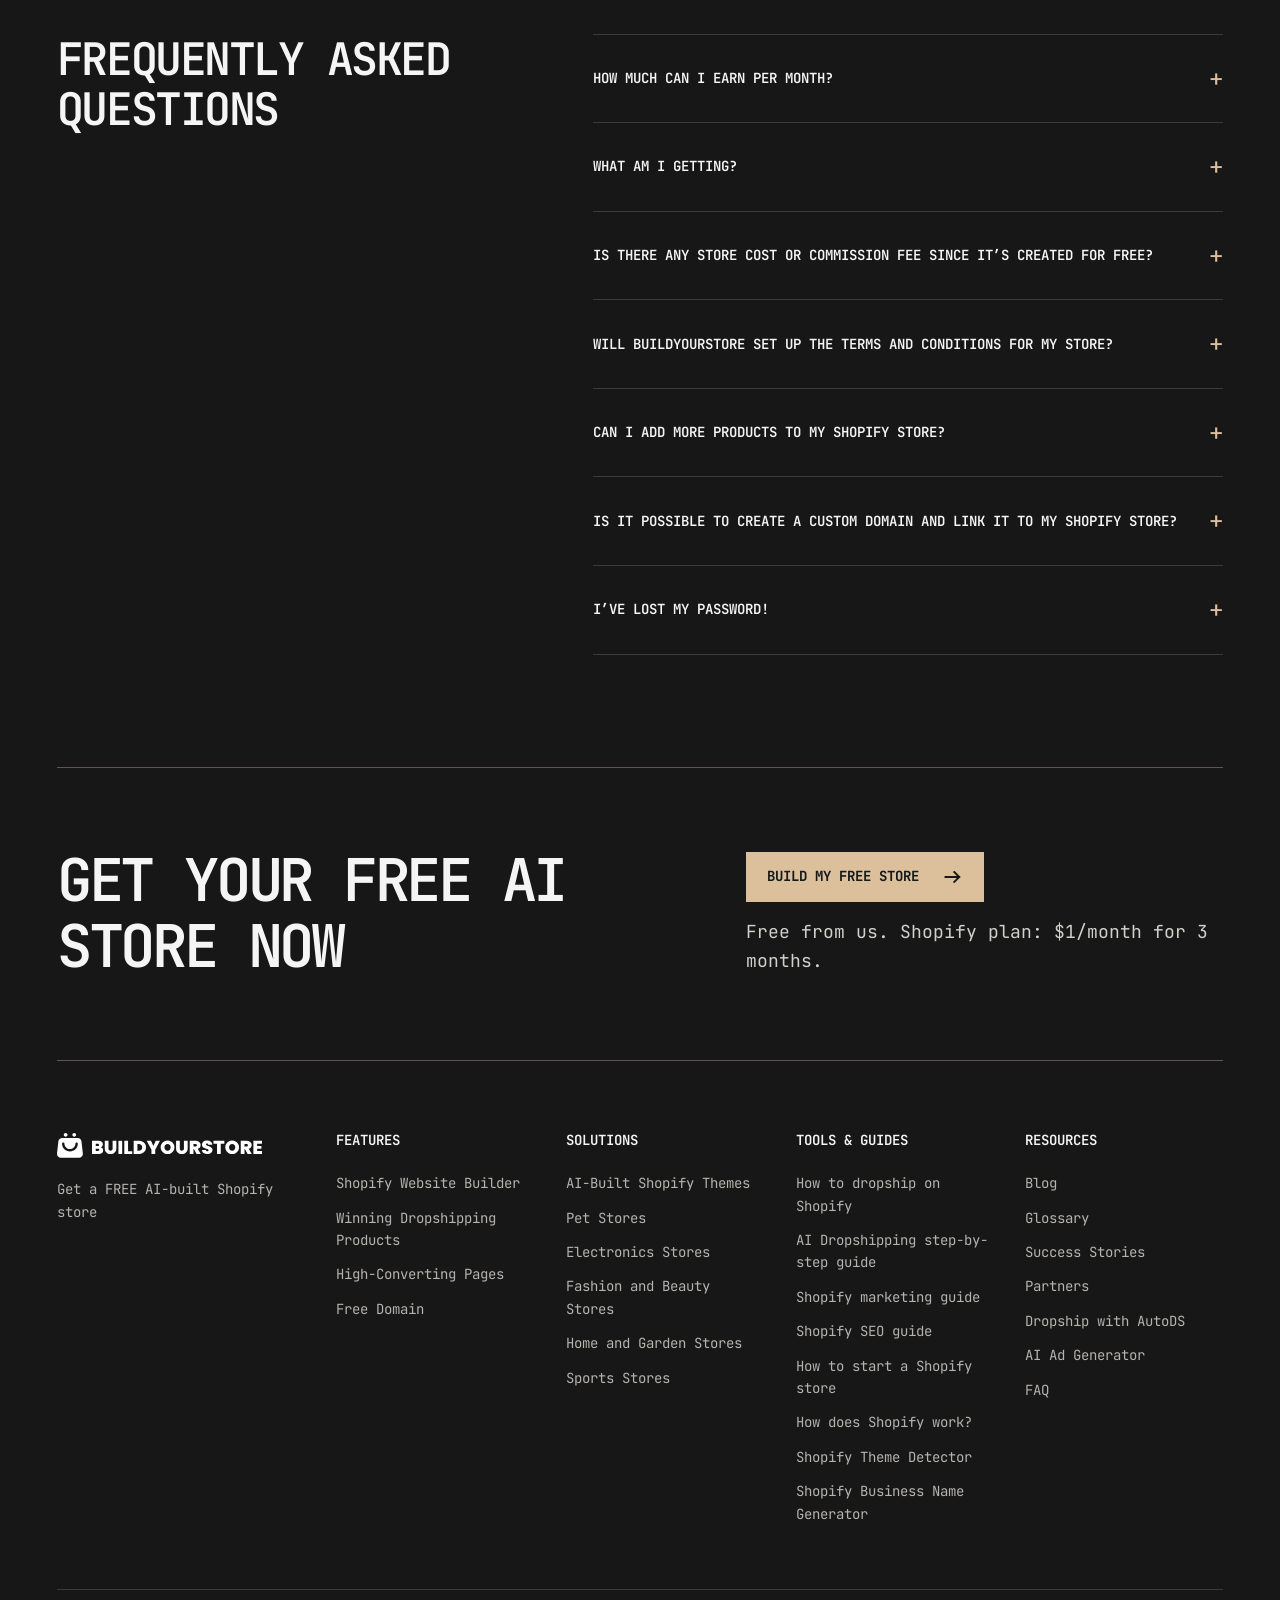
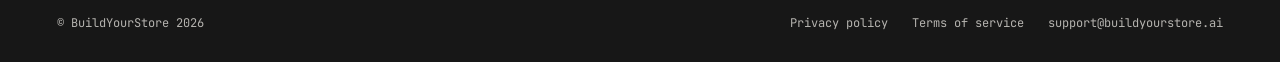
==== commit 7d8cbcbe: "Theme previews: cut the rounded bottom corners Co-Authored-By: Claude Opus 5.5 <noreply@anthropic.co" ====
--- a/concept-a2.html
+++ b/concept-a2.html
@@ -1,2 +1,2 @@
 <!doctype html>
-<html lang="en"><head><meta charset="utf-8"><meta name="viewport" content="width=device-width, initial-scale=1"><meta name="color-scheme" content="dark"><title>BYS · A2 — Editorial Features</title><link rel="preconnect" href="https://fonts.googleapis.com"><link rel="preconnect" href="https://fonts.gstatic.com" crossorigin><link href="https://fonts.googleapis.com/css2?family=JetBrains+Mono:wght@400;600;700&display=swap" rel="stylesheet"><link rel="stylesheet" href="landing.css?v=a2-20261120-arrows-left"><script src="content.js?v=a2-20261119-cta4" defer></script><script src="landing.js?v=a2-20261120-arrows" defer></script><script src="theme-gallery.js?v=a2-20261120-gallery2" defer></script><script src="particle-cta.js?v=a2-20261120-sphere2" defer></script></head><body data-concept="a" data-feature-layout="editorial" data-hero-visual="modular-store"></body></html>+<html lang="en"><head><meta charset="utf-8"><meta name="viewport" content="width=device-width, initial-scale=1"><meta name="color-scheme" content="dark"><title>BYS · A2 — Editorial Features</title><link rel="preconnect" href="https://fonts.googleapis.com"><link rel="preconnect" href="https://fonts.gstatic.com" crossorigin><link href="https://fonts.googleapis.com/css2?family=JetBrains+Mono:wght@400;600;700&display=swap" rel="stylesheet"><link rel="stylesheet" href="landing.css?v=a2-20261120-preview-crop2"><script src="content.js?v=a2-20261119-cta4" defer></script><script src="landing.js?v=a2-20261120-arrows" defer></script><script src="theme-gallery.js?v=a2-20261120-gallery2" defer></script><script src="particle-cta.js?v=a2-20261120-sphere2" defer></script></head><body data-concept="a" data-feature-layout="editorial" data-hero-visual="modular-store"></body></html>
--- a/landing.css
+++ b/landing.css
@@ -989,3 +989,11 @@
 @media (max-width: 1099px) {
   .particle-cta-content p { color: var(--text); }
 }
+
+/* Theme previews: the screenshots have rounded corners baked in; the 1px line moves to the
+   clipped frame (Olena 2026-11-20). */
+.theme-gallery .store-preview { border: 1px solid var(--line); }
+/* Top edge stays whole (the announcement bar); only the bottom 17 of 677 px — the rounded
+   corners — are cut by a slightly shorter frame. */
+.theme-gallery .store-preview { aspect-ratio: 830 / 660; }
+.theme-gallery .store-preview img { border: 0; }
